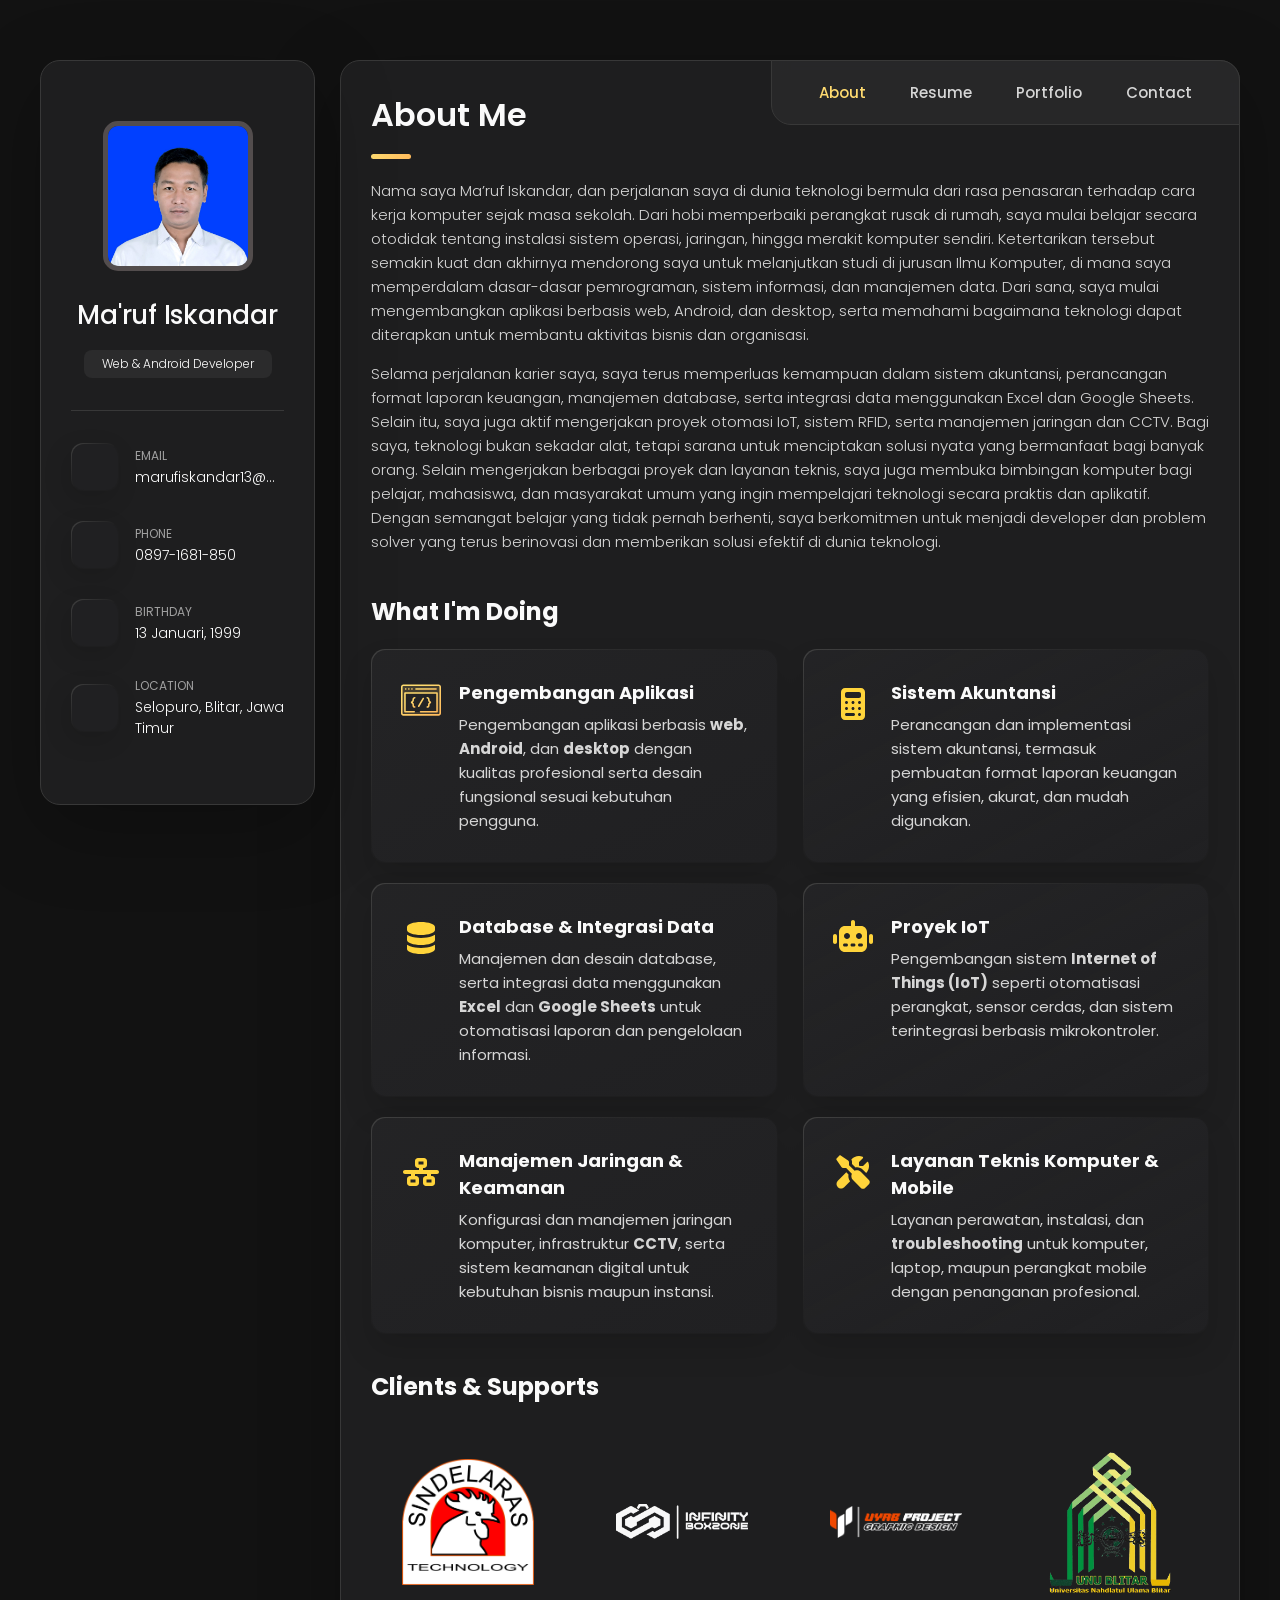
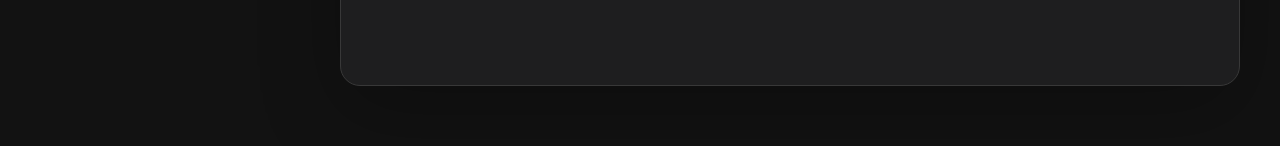
==== index.html @ df675e64 "first commit" ====
<!DOCTYPE html>
<html lang="en">
  <head>
    <meta charset="UTF-8" />
    <meta http-equiv="X-UA-Compatible" content="IE=edge" />
    <meta name="viewport" content="width=device-width, initial-scale=1.0" />
    <title>Personal Portfolio</title>

    <!--
    - favicon
  -->
    <link
      rel="shortcut icon"
      href="./assets/images/fav.png"
      type="image/x-icon"
    />

    <!--
    - custom css link
  -->
    <link rel="stylesheet" href="./assets/css/style.css" />

    <!--
    - google font link
  -->
    <link rel="preconnect" href="https://fonts.googleapis.com" />
    <link rel="preconnect" href="https://fonts.gstatic.com" crossorigin />
    <link
      href="https://fonts.googleapis.com/css2?family=Poppins:wght@300;400;500;600&display=swap"
      rel="stylesheet"
    />
  </head>

  <body>
    <!--
    - #MAIN
  -->

    <main>
      <!--
      - #SIDEBAR
    -->

      <aside class="sidebar" data-sidebar>
        <div class="sidebar-info">
          <figure class="avatar-box">
            <img
              src="./assets/images/profil.jpg"
              alt="Ma'ruf Iskandar"
              width="80"
              style="
                border-radius: 15px;
                object-fit: cover;
                border: 5px solid rgb(83, 77, 77);
              "
            />
          </figure>

          <div class="info-content">
            <h1 class="name" title="Ma'ruf Iskandar">Ma'ruf Iskandar</h1>

            <p class="title">Web & Android Developer</p>
          </div>

          <button class="info_more-btn" data-sidebar-btn>
            <span>Show Contacts</span>

            <ion-icon name="chevron-down"></ion-icon>
          </button>
        </div>

        <div class="sidebar-info_more">
          <div class="separator"></div>

          <ul class="contacts-list">
            <li class="contact-item">
              <div class="icon-box">
                <ion-icon name="mail-outline"></ion-icon>
              </div>

              <div class="contact-info">
                <p class="contact-title">Email</p>

                <a href="mailto:marufiskandar13@gmail.com" class="contact-link"
                  >marufiskandar13@gmail.com</a
                >
              </div>
            </li>

            <li class="contact-item">
              <div class="icon-box">
                <ion-icon name="phone-portrait-outline"></ion-icon>
              </div>

              <div class="contact-info">
                <p class="contact-title">Phone</p>

                <a
                  href="https://wa.me/628971681850"
                  target="_blank"
                  class="contact-link"
                  >0897-1681-850</a
                >
              </div>
            </li>

            <li class="contact-item">
              <div class="icon-box">
                <ion-icon name="calendar-outline"></ion-icon>
              </div>

              <div class="contact-info">
                <p class="contact-title">Birthday</p>

                <time datetime="1999-01-13">13 Januari, 1999</time>
              </div>
            </li>

            <li class="contact-item">
              <div class="icon-box">
                <ion-icon name="location-outline"></ion-icon>
              </div>

              <div class="contact-info">
                <p class="contact-title">Location</p>

                <address>Selopuro, Blitar, Jawa Timur</address>
              </div>
            </li>
          </ul>

          <div class="separator"></div>

          <ul class="social-list">
            <li class="social-item">
              <a
                href="https://www.facebook.com/profile.php?id=100043118242829"
                target="_blank"
                class="social-link"
              >
                <ion-icon name="logo-facebook"></ion-icon>
              </a>
            </li>

            <li class="social-item">
              <a
                href="https://twitter.com/iskhandare"
                target="_blank"
                class="social-link"
              >
                <ion-icon name="logo-twitter"></ion-icon>
              </a>
            </li>

            <li class="social-item">
              <a
                href="https://www.instagram.com/iskhand_are"
                target="_blank"
                class="social-link"
              >
                <ion-icon name="logo-instagram"></ion-icon>
              </a>
            </li>
          </ul>
        </div>
      </aside>

      <!--
      - #main-content
    -->

      <div class="main-content">
        <!--
        - #NAVBAR
      -->

        <nav class="navbar">
          <ul class="navbar-list">
            <li class="navbar-item">
              <button class="navbar-link active" data-nav-link>About</button>
            </li>

            <li class="navbar-item">
              <button class="navbar-link" data-nav-link>Resume</button>
            </li>

            <li class="navbar-item">
              <button class="navbar-link" data-nav-link>Portfolio</button>
            </li>
            <!-- 
            <li class="navbar-item">
              <button class="navbar-link" data-nav-link>Blog</button>
            </li> -->

            <li class="navbar-item">
              <button class="navbar-link" data-nav-link>Contact</button>
            </li>
          </ul>
        </nav>

        <!--
        - #ABOUT
      -->

        <article class="about active" data-page="about">
          <header>
            <h2 class="h2 article-title">About me</h2>
          </header>

          <section class="about-text">
            <p>
              Nama saya Ma’ruf Iskandar, dan perjalanan saya di dunia teknologi
              bermula dari rasa penasaran terhadap cara kerja komputer sejak
              masa sekolah. Dari hobi memperbaiki perangkat rusak di rumah, saya
              mulai belajar secara otodidak tentang instalasi sistem operasi,
              jaringan, hingga merakit komputer sendiri. Ketertarikan tersebut
              semakin kuat dan akhirnya mendorong saya untuk melanjutkan studi
              di jurusan Ilmu Komputer, di mana saya memperdalam dasar-dasar
              pemrograman, sistem informasi, dan manajemen data. Dari sana, saya
              mulai mengembangkan aplikasi berbasis web, Android, dan desktop,
              serta memahami bagaimana teknologi dapat diterapkan untuk membantu
              aktivitas bisnis dan organisasi.
            </p>

            <p>
              Selama perjalanan karier saya, saya terus memperluas kemampuan
              dalam sistem akuntansi, perancangan format laporan keuangan,
              manajemen database, serta integrasi data menggunakan Excel dan
              Google Sheets. Selain itu, saya juga aktif mengerjakan proyek
              otomasi IoT, sistem RFID, serta manajemen jaringan dan CCTV. Bagi
              saya, teknologi bukan sekadar alat, tetapi sarana untuk
              menciptakan solusi nyata yang bermanfaat bagi banyak orang. Selain
              mengerjakan berbagai proyek dan layanan teknis, saya juga membuka
              bimbingan komputer bagi pelajar, mahasiswa, dan masyarakat umum
              yang ingin mempelajari teknologi secara praktis dan aplikatif.
              Dengan semangat belajar yang tidak pernah berhenti, saya
              berkomitmen untuk menjadi developer dan problem solver yang terus
              berinovasi dan memberikan solusi efektif di dunia teknologi.
            </p>
          </section>

          <!--
          - service
        -->

          <section class="service">
            <h3 class="h3 service-title">What I'm Doing</h3>

            <ul class="service-list">
              <li class="service-item">
                <div class="service-icon-box">
                  <img
                    src="./assets/images/icon-dev.svg"
                    alt="Web app icon"
                    width="40"
                  />
                </div>
                <div class="service-content-box">
                  <h4 class="h4 service-item-title">Pengembangan Aplikasi</h4>
                  <p class="service-item-text">
                    Pengembangan aplikasi berbasis <b>web</b>, <b>Android</b>,
                    dan <b>desktop</b> dengan kualitas profesional serta desain
                    fungsional sesuai kebutuhan pengguna.
                  </p>
                </div>
              </li>

              <li class="service-item">
                <div class="service-icon-box">
                  <img
                    src="./assets/images/icon-acounting.svg"
                    alt="Accounting icon"
                    width="40"
                  />
                </div>
                <div class="service-content-box">
                  <h4 class="h4 service-item-title">Sistem Akuntansi</h4>
                  <p class="service-item-text">
                    Perancangan dan implementasi sistem akuntansi, termasuk
                    pembuatan format laporan keuangan yang efisien, akurat, dan
                    mudah digunakan.
                  </p>
                </div>
              </li>

              <li class="service-item">
                <div class="service-icon-box">
                  <img
                    src="./assets/images/icon-database.svg"
                    alt="Database icon"
                    width="40"
                  />
                </div>
                <div class="service-content-box">
                  <h4 class="h4 service-item-title">
                    Database & Integrasi Data
                  </h4>
                  <p class="service-item-text">
                    Manajemen dan desain database, serta integrasi data
                    menggunakan <b>Excel</b> dan <b>Google Sheets</b> untuk
                    otomatisasi laporan dan pengelolaan informasi.
                  </p>
                </div>
              </li>

              <li class="service-item">
                <div class="service-icon-box">
                  <img
                    src="./assets/images/icon-iot.svg"
                    alt="IoT icon"
                    width="40"
                  />
                </div>
                <div class="service-content-box">
                  <h4 class="h4 service-item-title">Proyek IoT</h4>
                  <p class="service-item-text">
                    Pengembangan sistem <b>Internet of Things (IoT)</b> seperti
                    otomatisasi perangkat, sensor cerdas, dan sistem
                    terintegrasi berbasis mikrokontroler.
                  </p>
                </div>
              </li>

              <li class="service-item">
                <div class="service-icon-box">
                  <img
                    src="./assets/images/icon-network.svg"
                    alt="Network icon"
                    width="40"
                  />
                </div>
                <div class="service-content-box">
                  <h4 class="h4 service-item-title">
                    Manajemen Jaringan & Keamanan
                  </h4>
                  <p class="service-item-text">
                    Konfigurasi dan manajemen jaringan komputer, infrastruktur
                    <b>CCTV</b>, serta sistem keamanan digital untuk kebutuhan
                    bisnis maupun instansi.
                  </p>
                </div>
              </li>

              <li class="service-item">
                <div class="service-icon-box">
                  <img
                    src="./assets/images/icon-repair.svg"
                    alt="Repair icon"
                    width="40"
                  />
                </div>
                <div class="service-content-box">
                  <h4 class="h4 service-item-title">
                    Layanan Teknis Komputer & Mobile
                  </h4>
                  <p class="service-item-text">
                    Layanan perawatan, instalasi, dan
                    <b>troubleshooting</b> untuk komputer, laptop, maupun
                    perangkat mobile dengan penanganan profesional.
                  </p>
                </div>
              </li>
            </ul>
          </section>

          <div class="modal-container" data-modal-container>
            <div class="overlay" data-overlay></div>

            <section class="testimonials-modal">
              <button class="modal-close-btn" data-modal-close-btn>
                <ion-icon name="close-outline"></ion-icon>
              </button>

              <div class="modal-img-wrapper">
                <figure class="modal-avatar-box">
                  <img
                    src="./assets/images/avatar-1.png"
                    alt="Daniel lewis"
                    width="80"
                    data-modal-img
                  />
                </figure>

                <img src="./assets/images/icon-quote.svg" alt="quote icon" />
              </div>

              <div class="modal-content">
                <h4 class="h3 modal-title" data-modal-title>Daniel lewis</h4>

                <time datetime="2021-06-14">14 June, 2021</time>

                <div data-modal-text>
                  <p>
                    Richard was hired to create a corporate identity. We were
                    very pleased with the work done. She has a lot of experience
                    and is very concerned about the needs of client. Lorem ipsum
                    dolor sit amet, ullamcous cididt consectetur adipiscing
                    elit, seds do et eiusmod tempor incididunt ut laborels
                    dolore magnarels alia.
                  </p>
                </div>
              </div>
            </section>
          </div>

          <!--
          - clients
        -->

          <section class="clients">
            <h3 class="h3 clients-title">Clients & Supports</h3>

            <ul class="clients-list has-scrollbar">
              <li class="clients-item">
                <a
                  href="https://sindelarastechnology.blogspot.com/"
                  target="_blank"
                >
                  <img src="./assets/images/cs-5.png" alt="client logo" />
                </a>
              </li>

              <li class="clients-item">
                <a
                  href="https://www.instagram.com/infitiny.boxzone/"
                  target="_blank"
                >
                  <img src="./assets/images/cs-1.png" alt="client logo" />
                </a>
              </li>

              <li class="clients-item">
                <a href="https://www.instagram.com/uyab_prjct/" target="_blank">
                  <img src="./assets/images/cs-2.png" alt="client logo" />
                </a>
              </li>

              <li class="clients-item">
                <a href="https://unublitar.ac.id/" target="_blank">
                  <img src="./assets/images/cs-4.png" alt="client logo" />
                </a>
              </li>

              <li class="clients-item">
                <a href="#" target="_blank">
                  <img src="./assets/images/cs-8.png" alt="client logo" />
                </a>
              </li>

              <li class="clients-item">
                <a href="https://ptpirgloto.com/" target="_blank">
                  <img src="./assets/images/cs-3.png" alt="client logo" />
                </a>
              </li>

              <li class="clients-item">
                <a href="#">
                  <img src="./assets/images/cs-6.png" alt="client logo" />
                </a>
              </li>
              <li class="clients-item">
                <a href="#">
                  <img src="./assets/images/cs-7.png" alt="client logo" />
                </a>
              </li>
            </ul>
          </section>
        </article>

        <!--
        - #RESUME
      -->

        <article class="resume" data-page="resume">
          <header>
            <h2 class="h2 article-title">Resume</h2>
          </header>

          <!-- EDUCATION -->
          <section class="timeline">
            <div class="title-wrapper">
              <div class="icon-box">
                <ion-icon name="book-outline"></ion-icon>
              </div>

              <h3 class="h3">Education</h3>
            </div>

            <ol class="timeline-list">
              <li class="timeline-item">
                <h4 class="h4 timeline-item-title">MI Tegalrejo</h4>
                <span>2005 — 2011</span>
                <p class="timeline-text">
                  Di MI Tegalrejo saya memulai perjalanan pendidikan dasar, di
                  mana saya belajar disiplin, kerja keras, dan dasar-dasar ilmu
                  pengetahuan. Pada masa ini pula, rasa ingin tahu terhadap
                  teknologi mulai tumbuh, meski masih sebatas mengenal komputer
                  secara sederhana.
                </p>
              </li>

              <li class="timeline-item">
                <h4 class="h4 timeline-item-title">
                  MTs Ma’arif NU Kota Blitar
                </h4>
                <span>2011 — 2014</span>
                <p class="timeline-text">
                  Selama menempuh pendidikan di MTs Ma’arif NU Kota Blitar, saya
                  mulai aktif mengeksplorasi dunia komputer lebih jauh.
                  Pengalaman ini memperkuat minat saya terhadap bidang teknologi
                  dan logika berpikir sistematis yang kemudian menjadi dasar
                  penting dalam perjalanan karier saya di bidang IT.
                </p>
              </li>

              <li class="timeline-item">
                <h4 class="h4 timeline-item-title">
                  MA Ma’arif NU Kota Blitar
                </h4>
                <span>2014 — 2017</span>
                <p class="timeline-text">
                  Di tingkat MA, saya mulai terlibat dalam kegiatan yang
                  berkaitan dengan teknologi dan organisasi. Saya semakin yakin
                  untuk melanjutkan pendidikan ke jenjang yang lebih tinggi
                  dengan fokus pada bidang komputer dan pengembangan sistem
                  informasi.
                </p>
              </li>

              <li class="timeline-item">
                <h4 class="h4 timeline-item-title">
                  Universitas Nahdlatul Ulama' Blitar — Ilmu Komputer
                </h4>
                <span>2020 — 2024</span>
                <p class="timeline-text">
                  Di Universitas Nahdlatul Ulama' Blitar, saya mendalami
                  berbagai cabang ilmu komputer, mulai dari pemrograman,
                  pengembangan aplikasi, basis data, jaringan, hingga sistem
                  cerdas. Masa kuliah menjadi tonggak penting dalam mengasah
                  kemampuan saya sebagai developer dan membentuk cara berpikir
                  yang analitis serta solutif terhadap masalah teknologi.
                </p>
              </li>

              <li class="timeline-item">
                <h4 class="h4 timeline-item-title">Freelance IT Developer</h4>
                <span>2024 — Sekarang</span>
                <p class="timeline-text">
                  Setelah menyelesaikan studi, saya aktif berkarier sebagai
                  freelance IT developer. Saya mengerjakan berbagai proyek
                  seperti pengembangan aplikasi web, Android, dan desktop,
                  perancangan sistem akuntansi, database, proyek IoT, manajemen
                  jaringan dan CCTV, serta layanan servis perangkat komputer dan
                  mobile. Selain itu, saya juga membuka bimbingan komputer bagi
                  masyarakat yang ingin belajar teknologi secara praktis dan
                  aplikatif.
                </p>
              </li>
            </ol>
          </section>

          <!-- EXPERIENCE -->
          <section class="timeline">
            <div class="title-wrapper">
              <div class="icon-box">
                <ion-icon name="briefcase-outline"></ion-icon>
              </div>
              <h3 class="h3">Experience</h3>
            </div>

            <ol class="timeline-list">
              <li class="timeline-item">
                <h4 class="h4 timeline-item-title">
                  Operator Produksi — PT. Integra Indocabinet
                </h4>
                <span>2018 – 2019</span>
                <p class="timeline-text">
                  Bekerja di bidang manufaktur mebel sebagai operator produksi,
                  bertanggung jawab terhadap kualitas hasil dan efisiensi proses
                  kerja. Pengalaman ini memberikan pemahaman mendalam tentang
                  sistem kerja industri dan pentingnya efisiensi proses yang
                  kini menjadi dasar saya dalam merancang sistem otomasi dan
                  manajemen data di bidang IT.
                </p>
              </li>

              <li class="timeline-item">
                <h4 class="h4 timeline-item-title">
                  IT Staff — PT. Piramid Global Tobacco
                </h4>
                <span>2024 – 2025</span>
                <p class="timeline-text">
                  Bertanggung jawab dalam pengembangan dan pemeliharaan sistem
                  internal perusahaan, termasuk sistem manajemen produksi dan
                  pelaporan keuangan. Selain itu, melakukan integrasi data
                  antara sistem lokal dengan Google Sheets untuk pelacakan stok,
                  penjualan, dan kinerja karyawan. Juga terlibat dalam analisis
                  kebutuhan dan optimalisasi infrastruktur IT perusahaan.
                </p>
              </li>

              <li class="timeline-item">
                <h4 class="h4 timeline-item-title">
                  Full-Stack Developer & System Analyst
                </h4>
                <span>2020 – Sekarang</span>
                <p class="timeline-text">
                  Mengembangkan berbagai sistem aplikasi untuk kebutuhan
                  perusahaan dan individu, termasuk sistem akuntansi, manajemen
                  keuangan, aplikasi sales berbasis Android, serta dashboard
                  otomatis dengan Google Sheets. Berperan dalam analisis
                  kebutuhan, perancangan database, API integrasi, serta
                  pengujian dan deployment sistem.
                </p>
              </li>

              <li class="timeline-item">
                <h4 class="h4 timeline-item-title">
                  IoT & Embedded System Developer
                </h4>
                <span>2019 – Sekarang</span>
                <p class="timeline-text">
                  Merancang dan membangun berbagai proyek
                  <b>Internet of Things (IoT)</b> seperti jemuran otomatis
                  berbasis sensor cahaya dan air, sistem RFID laundry rumah
                  sakit, serta kamera pintar dengan ESP32-CAM. Fokus pada
                  integrasi perangkat keras, pemrograman mikrokontroler (Arduino
                  & ESP32), dan konektivitas data berbasis LAN.
                </p>
              </li>

              <li class="timeline-item">
                <h4 class="h4 timeline-item-title">
                  Teknisi Komputer & Jaringan
                </h4>
                <span>2016 – Sekarang</span>
                <p class="timeline-text">
                  Menangani instalasi, perawatan, dan troubleshooting perangkat
                  komputer, laptop, dan smartphone. Selain itu juga mengelola
                  konfigurasi jaringan, pemasangan CCTV, serta perbaikan sistem
                  keamanan perangkat di berbagai lingkungan kerja.
                </p>
              </li>

              <li class="timeline-item">
                <h4 class="h4 timeline-item-title">
                  Instruktur & Pembimbing Komputer
                </h4>
                <span>2021 – Sekarang</span>
                <p class="timeline-text">
                  Memberikan bimbingan dan pelatihan komputer untuk pelajar,
                  mahasiswa, dan masyarakat umum dalam bidang pemrograman,
                  desain sistem, penggunaan Microsoft Office, dan pemanfaatan
                  teknologi digital secara produktif.
                </p>
              </li>
            </ol>
          </section>

          <!-- SKILLS -->
          <section class="skill">
            <h3 class="h3 skills-title">My Skills</h3>

            <ul class="skills-list content-card">
              <li class="skills-item">
                <div class="title-wrapper">
                  <h5 class="h5">Web & App Development</h5>
                  <data value="90">90%</data>
                </div>
                <div class="skill-progress-bg">
                  <div class="skill-progress-fill" style="width: 90%"></div>
                </div>
              </li>

              <li class="skills-item">
                <div class="title-wrapper">
                  <h5 class="h5">Database & System Design</h5>
                  <data value="85">85%</data>
                </div>
                <div class="skill-progress-bg">
                  <div class="skill-progress-fill" style="width: 85%"></div>
                </div>
              </li>

              <li class="skills-item">
                <div class="title-wrapper">
                  <h5 class="h5">Accounting System & Automation</h5>
                  <data value="85">85%</data>
                </div>
                <div class="skill-progress-bg">
                  <div class="skill-progress-fill" style="width: 85%"></div>
                </div>
              </li>

              <li class="skills-item">
                <div class="title-wrapper">
                  <h5 class="h5">IoT & Embedded Systems</h5>
                  <data value="80">80%</data>
                </div>
                <div class="skill-progress-bg">
                  <div class="skill-progress-fill" style="width: 80%"></div>
                </div>
              </li>

              <li class="skills-item">
                <div class="title-wrapper">
                  <h5 class="h5">Networking & CCTV Management</h5>
                  <data value="75">75%</data>
                </div>
                <div class="skill-progress-bg">
                  <div class="skill-progress-fill" style="width: 75%"></div>
                </div>
              </li>

              <li class="skills-item">
                <div class="title-wrapper">
                  <h5 class="h5">Microsoft Office & Data Processing</h5>
                  <data value="95">95%</data>
                </div>
                <div class="skill-progress-bg">
                  <div class="skill-progress-fill" style="width: 95%"></div>
                </div>
              </li>

              <li class="skills-item">
                <div class="title-wrapper">
                  <h5 class="h5">Excel & Google Sheets Automation</h5>
                  <data value="90">90%</data>
                </div>
                <div class="skill-progress-bg">
                  <div class="skill-progress-fill" style="width: 90%"></div>
                </div>
              </li>

              <li class="skills-item">
                <div class="title-wrapper">
                  <h5 class="h5">Computer & Mobile Maintenance</h5>
                  <data value="90">90%</data>
                </div>
                <div class="skill-progress-bg">
                  <div class="skill-progress-fill" style="width: 90%"></div>
                </div>
              </li>
            </ul>
          </section>
        </article>

        <!--
        - #PORTFOLIO
      -->

        <article class="portfolio" data-page="portfolio">
          <header>
            <h2 class="h2 article-title">Portfolio</h2>
          </header>

          <section class="projects">
            <!-- KATEGORI FILTER -->
            <ul class="filter-list">
              <li class="filter-item">
                <button class="active" data-filter-btn>All</button>
              </li>

              <li class="filter-item">
                <button data-filter-btn>Google Sheets Design</button>
              </li>

              <li class="filter-item">
                <button data-filter-btn>Applications</button>
              </li>

              <li class="filter-item">
                <button data-filter-btn>Web Development</button>
              </li>
            </ul>

            <!-- DROPDOWN KATEGORI (MOBILE VIEW) -->
            <div class="filter-select-box">
              <button class="filter-select" data-select>
                <div class="select-value" data-selecct-value>
                  Select category
                </div>

                <div class="select-icon">
                  <ion-icon name="chevron-down"></ion-icon>
                </div>
              </button>

              <ul class="select-list">
                <li class="select-item">
                  <button data-select-item>All</button>
                </li>

                <li class="select-item">
                  <button data-select-item>Google Sheets Design</button>
                </li>

                <li class="select-item">
                  <button data-select-item>Applications</button>
                </li>

                <li class="select-item">
                  <button data-select-item>Web Development</button>
                </li>
              </ul>
            </div>

            <!-- DAFTAR PROJECT -->
            <ul class="project-list">
              <!-- GOOGLE SHEETS DESIGN -->
              <li
                class="project-item active"
                data-filter-item
                data-category="google sheets design"
              >
                <a href="#">
                  <figure class="project-img">
                    <div class="project-item-icon-box">
                      <ion-icon name="eye-outline"></ion-icon>
                    </div>
                    <img
                      src="./assets/images/GS-1.png"
                      alt="Google Sheets Dashboard"
                      loading="lazy"
                    />
                  </figure>
                  <h3 class="project-title">Desain Rekap Keuangan</h3>
                  <p class="project-category">Google Sheets Design</p>
                </a>
              </li>
              <li
                class="project-item active"
                data-filter-item
                data-category="google sheets design"
              >
                <a href="#">
                  <figure class="project-img">
                    <div class="project-item-icon-box">
                      <ion-icon name="eye-outline"></ion-icon>
                    </div>
                    <img
                      src="./assets/images/GS-2.png"
                      alt="Google Sheets Dashboard"
                      loading="lazy"
                    />
                  </figure>
                  <h3 class="project-title">Desain Invoice</h3>
                  <p class="project-category">Google Sheets Design</p>
                </a>
              </li>
              <li
                class="project-item active"
                data-filter-item
                data-category="google sheets design"
              >
                <a href="#">
                  <figure class="project-img">
                    <div class="project-item-icon-box">
                      <ion-icon name="eye-outline"></ion-icon>
                    </div>
                    <img
                      src="./assets/images/GS-3.png"
                      alt="Google Sheets Dashboard"
                      loading="lazy"
                    />
                  </figure>
                  <h3 class="project-title">Desain Dashboard Sales</h3>
                  <p class="project-category">Google Sheets Design</p>
                </a>
              </li>

              <!-- APPLICATIONS -->
              <li
                class="project-item active"
                data-filter-item
                data-category="applications"
              >
                <a href="#">
                  <figure class="project-img">
                    <div class="project-item-icon-box">
                      <ion-icon name="eye-outline"></ion-icon>
                    </div>
                    <img
                      src="./assets/images/APP-1.png"
                      alt="Task Manager App"
                      loading="lazy"
                    />
                  </figure>
                  <h3 class="project-title">Aplikasi Cek Frasa Otomatis</h3>
                  <p class="project-category">Applications</p>
                </a>
              </li>
              <li
                class="project-item active"
                data-filter-item
                data-category="applications"
              >
                <a href="#">
                  <figure class="project-img">
                    <div class="project-item-icon-box">
                      <ion-icon name="eye-outline"></ion-icon>
                    </div>
                    <img
                      src="./assets/images/APP-2.jpg"
                      alt="Task Manager App"
                      loading="lazy"
                    />
                  </figure>
                  <h3 class="project-title">Aplikasi Simpan Alamat</h3>
                  <p class="project-category">Applications</p>
                </a>
              </li>
              <li
                class="project-item active"
                data-filter-item
                data-category="applications"
              >
                <a href="#">
                  <figure class="project-img">
                    <div class="project-item-icon-box">
                      <ion-icon name="eye-outline"></ion-icon>
                    </div>
                    <img
                      src="./assets/images/APP-3.jpg"
                      alt="Task Manager App"
                      loading="lazy"
                    />
                  </figure>
                  <h3 class="project-title">Aplikasi Pencatatan Keuangan</h3>
                  <p class="project-category">Applications</p>
                </a>
              </li>
              <li
                class="project-item active"
                data-filter-item
                data-category="applications"
              >
                <a href="#">
                  <figure class="project-img">
                    <div class="project-item-icon-box">
                      <ion-icon name="eye-outline"></ion-icon>
                    </div>
                    <img
                      src="./assets/images/APP-4.jpg"
                      alt="Task Manager App"
                      loading="lazy"
                    />
                  </figure>
                  <h3 class="project-title">Aplikasi Input Data Sales</h3>
                  <p class="project-category">Applications</p>
                </a>
              </li>
              <li
                class="project-item active"
                data-filter-item
                data-category="applications"
              >
                <a href="#">
                  <figure class="project-img">
                    <div class="project-item-icon-box">
                      <ion-icon name="eye-outline"></ion-icon>
                    </div>
                    <img
                      src="./assets/images/APP-5.png"
                      alt="Task Manager App"
                      loading="lazy"
                    />
                  </figure>
                  <h3 class="project-title">
                    Aplikasi Deteksi Linen Rumah Sakit
                  </h3>

                  <p class="project-category">Applications</p>
                </a>
              </li>
              <li
                class="project-item active"
                data-filter-item
                data-category="applications"
              >
                <a href="#">
                  <figure class="project-img">
                    <div class="project-item-icon-box">
                      <ion-icon name="eye-outline"></ion-icon>
                    </div>
                    <img
                      src="./assets/images/APP-6.png"
                      alt="Task Manager App"
                      loading="lazy"
                    />
                  </figure>
                  <h3 class="project-title">Custom Generate QRCode Otomatis</h3>
                  <p class="project-category">Applications</p>
                </a>
              </li>

              <!-- WEB DEVELOPMENT -->
              <li
                class="project-item active"
                data-filter-item
                data-category="web development"
              >
                <a href="#">
                  <figure class="project-img">
                    <div class="project-item-icon-box">
                      <ion-icon name="eye-outline"></ion-icon>
                    </div>
                    <img
                      src="./assets/images/web-1.png"
                      alt="Company Website"
                      loading="lazy"
                    />
                  </figure>
                  <h3 class="project-title">Queen Brows Beauty</h3>
                  <p class="project-category">Web Development</p>
                </a>
              </li>
              <li
                class="project-item active"
                data-filter-item
                data-category="web development"
              >
                <a href="#">
                  <figure class="project-img">
                    <div class="project-item-icon-box">
                      <ion-icon name="eye-outline"></ion-icon>
                    </div>
                    <img
                      src="./assets/images/web-2.png"
                      alt="Company Website"
                      loading="lazy"
                    />
                  </figure>
                  <h3 class="project-title">Desa Genengan</h3>
                  <p class="project-category">Web Development</p>
                </a>
              </li>
              <li
                class="project-item active"
                data-filter-item
                data-category="web development"
              >
                <a href="#">
                  <figure class="project-img">
                    <div class="project-item-icon-box">
                      <ion-icon name="eye-outline"></ion-icon>
                    </div>
                    <img
                      src="./assets/images/web-3.png"
                      alt="Company Website"
                      loading="lazy"
                    />
                  </figure>
                  <h3 class="project-title">LKP SMART</h3>
                  <p class="project-category">Web Development</p>
                </a>
              </li>
              <li
                class="project-item active"
                data-filter-item
                data-category="web development"
              >
                <a href="#">
                  <figure class="project-img">
                    <div class="project-item-icon-box">
                      <ion-icon name="eye-outline"></ion-icon>
                    </div>
                    <img
                      src="./assets/images/web-4.png"
                      alt="Company Website"
                      loading="lazy"
                    />
                  </figure>
                  <h3 class="project-title">PT. Piramid Global Tobacco</h3>
                  <p class="project-category">Web Development</p>
                </a>
              </li>
            </ul>
          </section>
          <!-- POPUP DETAIL PROJECT -->
          <div class="project-popup" id="projectPopup">
            <div class="project-popup-content">
              <button class="popup-close" id="popupClose">
                <ion-icon name="close-outline"></ion-icon>
              </button>
              <div class="popup-image-box">
                <img id="popupImage" src="" alt="Project Image" />
              </div>
              <div class="popup-info">
                <h3 id="popupTitle">Project Title</h3>
                <p id="popupCategory" class="popup-category">Category</p>
                <p id="popupDescription">
                  Detailed description about the project will appear here.
                </p>

                <div class="popup-tech">
                  <h4>Tech Stack:</h4>
                  <ul id="popupTechList" class="tech-list"></ul>
                </div>
              </div>
            </div>
          </div>
        </article>

        <!--
        - #CONTACT
      -->

        <article class="contact" data-page="contact">
          <header>
            <h2 class="h2 article-title">Contact</h2>
          </header>

          <section class="mapbox" data-mapbox>
            <figure>
              <iframe
                src="https://www.google.com/maps?q=-8.1099899, 112.3218928&z=17&t=k&hl=id&output=embed&markers=color:blue%7C-8.1100369,112.3218879"
                allowfullscreen
                loading="lazy"
              ></iframe>
            </figure>
          </section>

          <section class="contact-form">
            <h3 class="h3 form-title">Contact Form</h3>

            <form id="contact-form" class="form">
              <div class="input-wrapper">
                <input
                  type="text"
                  name="fullname"
                  class="form-input"
                  placeholder="Full name"
                  required
                  data-form-input
                />

                <input
                  type="email"
                  name="email"
                  class="form-input"
                  placeholder="Email address"
                  required
                  data-form-input
                />
              </div>

              <textarea
                name="message"
                class="form-input"
                placeholder="Your Message"
                required
                data-form-input
              ></textarea>

              <button class="form-btn" type="submit" data-form-btn>
                <ion-icon name="paper-plane"></ion-icon>
                <span>Kirim Pesan</span>
              </button>
              <div id="form-status" class="form-status"></div>
            </form>
          </section>
        </article>
      </div>
    </main>

    <!-- Adds -->
    <script
      async
      src="https://pagead2.googlesyndication.com/pagead/js/adsbygoogle.js?client=ca-pub-5690132844675182"
      crossorigin="anonymous"
    ></script>
    <!--
    - custom js link
  -->
    <script src="./assets/js/script.js"></script>

    <!--
    - ionicon link
  -->
    <script
      type="module"
      src="https://unpkg.com/ionicons@5.5.2/dist/ionicons/ionicons.esm.js"
    ></script>
    <script
      nomodule
      src="https://unpkg.com/ionicons@5.5.2/dist/ionicons/ionicons.js"
    ></script>

    <script>
      const projectItems = document.querySelectorAll(".project-item");
      const popup = document.getElementById("projectPopup");
      const popupImage = document.getElementById("popupImage");
      const popupTitle = document.getElementById("popupTitle");
      const popupCategory = document.getElementById("popupCategory");
      const popupDescription = document.getElementById("popupDescription");
      const popupTechList = document.getElementById("popupTechList");
      const popupClose = document.getElementById("popupClose");

      const projectDetails = {
        // === GOOGLE SHEETS DESIGN ===
        "Desain Rekap Keuangan": {
          desc: "Template Google Sheets profesional untuk merekap seluruh transaksi keuangan harian, mingguan, dan bulanan. Dilengkapi rumus otomatis, validasi data, serta grafik interaktif untuk memantau arus kas dan profit.",
          tech: [
            "Google Sheets",
            "Apps Script",
            "Data Validation",
            "Chart Integration",
          ],
        },
        "Desain Invoice": {
          desc: "Desain sistem invoice otomatis di Google Sheets yang terintegrasi dengan database pelanggan. Memiliki fitur auto-number, perhitungan otomatis, dan konversi ke PDF siap cetak.",
          tech: ["Google Sheets", "Apps Script", "PDF Generator", "Formulas"],
        },
        "Desain Dashboard Sales": {
          desc: "Dashboard interaktif untuk memantau performa penjualan harian hingga tahunan dengan Query, IMPORTRANGE, dan fungsi dinamis untuk efisiensi data real-time.",
          tech: ["Google Sheets", "Apps Script", "Charts", "Query Function"],
        },

        // === APPLICATIONS ===
        "Aplikasi Cek Frasa Otomatis": {
          desc: "Aplikasi desktop berbasis Python untuk memeriksa frasa tertentu dari file teks atau database secara otomatis, mempercepat proses validasi dokumen.",
          tech: ["Python", "PySide6", "Regex", "SQLite"],
        },
        "Aplikasi Simpan Alamat": {
          desc: "Aplikasi untuk menyimpan dan mencari data alamat pelanggan. Dilengkapi pencarian cepat, ekspor CSV, dan penyimpanan lokal.",
          tech: ["Python", "SQLite", "Qt Framework"],
        },
        "Aplikasi Pencatatan Keuangan": {
          desc: "Aplikasi desktop Java untuk mencatat pemasukan dan pengeluaran harian dengan laporan otomatis dan ekspor Excel.",
          tech: ["Java", "JavaFX", "SQLite", "Apache POI"],
        },
        "Aplikasi Input Data Sales": {
          desc: "Aplikasi Android untuk input stok dan penjualan oleh sales di lapangan, terhubung otomatis ke Google Sheets.",
          tech: ["Android Studio", "Java", "Google Sheets API"],
        },
        "Aplikasi Deteksi Linen Rumah Sakit": {
          desc: "Sistem IoT RFID untuk mendeteksi pakaian laundry rumah sakit, menggunakan dua reader ESP32 dan integrasi LAN ke Google Sheets.",
          tech: [
            "ESP32",
            "RFID",
            "LAN (W5500)",
            "Google Sheets API",
            "Arduino",
          ],
        },
        "Custom Generate QRCode Otomatis": {
          desc: "Aplikasi Python untuk menghasilkan QR Code massal dari data Excel lengkap dengan label dan penyimpanan otomatis.",
          tech: ["Python", "qrcode", "Pillow", "Excel Integration"],
        },

        // === WEB DEVELOPMENT ===
        "Queen Brows Beauty": {
          desc: "Website salon kecantikan dengan sistem booking online, menampilkan layanan dan portofolio hasil kerja dengan desain elegan.",
          tech: ["HTML", "CSS", "JavaScript", "Astra Theme", "WordPress"],
        },
        "Desa Genengan": {
          desc: "Website profil desa dengan berita, informasi publik, dan potensi wilayah. Dilengkapi panel admin untuk kelola konten.",
          tech: ["HTML", "PHP", "MySQL", "Bootstrap"],
        },
        "LKP SMART": {
          desc: "Website lembaga kursus komputer dengan pendaftaran online dan database peserta. Menyediakan sertifikat digital otomatis.",
          tech: ["PHP", "MySQL", "Bootstrap", "jQuery"],
        },
        "PT. Piramid Global Tobacco": {
          desc: "Sistem web internal untuk manajemen produksi dan stok rokok, dengan dashboard laporan dan login multiuser.",
          tech: ["Laravel", "MySQL", "jQuery", "Bootstrap"],
        },
      };

      projectItems.forEach((item) => {
        item.addEventListener("click", (e) => {
          e.preventDefault();
          const title = item.querySelector(".project-title").textContent.trim();
          const category = item.querySelector(".project-category").textContent;
          const imageSrc = item.querySelector("img").src;
          const details =
            projectDetails[title] ||
            projectDetails[title.toLowerCase()] ||
            projectDetails[title.replace(/\s+/g, " ").trim()];

          popupImage.src = imageSrc;
          popupTitle.textContent = title;
          popupCategory.textContent = category;
          popupDescription.textContent =
            details?.desc || "Deskripsi proyek belum ditambahkan.";
          popupTechList.innerHTML = "";

          if (details?.tech) {
            details.tech.forEach((t) => {
              const li = document.createElement("li");
              li.textContent = t;
              popupTechList.appendChild(li);
            });
          }

          popup.classList.add("active");
        });
      });

      popupClose.addEventListener("click", () =>
        popup.classList.remove("active")
      );
      popup.addEventListener("click", (e) => {
        if (e.target === popup) popup.classList.remove("active");
      });
    </script>
  </body>
</html>
---- assets/css/style.css ----
/*-----------------------------------*\
  #style.css
\*-----------------------------------*/

/**
 * copyright 2022 @codewithsadee
 */

/*-----------------------------------*\
  #CUSTOM PROPERTY
\*-----------------------------------*/

:root {
  /**
   * colors
   */

  /* gradient */

  --bg-gradient-onyx: linear-gradient(
    to bottom right,
    hsl(240, 1%, 25%) 3%,
    hsl(0, 0%, 19%) 97%
  );
  --bg-gradient-jet: linear-gradient(
      to bottom right,
      hsla(240, 1%, 18%, 0.251) 0%,
      hsla(240, 2%, 11%, 0) 100%
    ),
    hsl(240, 2%, 13%);
  --bg-gradient-yellow-1: linear-gradient(
    to bottom right,
    hsl(45, 100%, 71%) 0%,
    hsla(36, 100%, 69%, 0) 50%
  );
  --bg-gradient-yellow-2: linear-gradient(
      135deg,
      hsla(45, 100%, 71%, 0.251) 0%,
      hsla(35, 100%, 68%, 0) 59.86%
    ),
    hsl(240, 2%, 13%);
  --border-gradient-onyx: linear-gradient(
    to bottom right,
    hsl(0, 0%, 25%) 0%,
    hsla(0, 0%, 25%, 0) 50%
  );
  --text-gradient-yellow: linear-gradient(
    to right,
    hsl(45, 100%, 72%),
    hsl(35, 100%, 68%)
  );

  /* solid */

  --jet: hsl(0, 0%, 22%);
  --onyx: hsl(240, 1%, 17%);
  --eerie-black-1: hsl(240, 2%, 13%);
  --eerie-black-2: hsl(240, 2%, 12%);
  --smoky-black: hsl(0, 0%, 7%);
  --white-1: hsl(0, 0%, 100%);
  --white-2: hsl(0, 0%, 98%);
  --orange-yellow-crayola: hsl(45, 100%, 72%);
  --vegas-gold: hsl(45, 54%, 58%);
  --light-gray: hsl(0, 0%, 84%);
  --light-gray-70: hsla(0, 0%, 84%, 0.7);
  --bittersweet-shimmer: hsl(0, 43%, 51%);

  /**
   * typography
   */

  /* font-family */
  --ff-poppins: "Poppins", sans-serif;

  /* font-size */
  --fs-1: 24px;
  --fs-2: 18px;
  --fs-3: 17px;
  --fs-4: 16px;
  --fs-5: 15px;
  --fs-6: 14px;
  --fs-7: 13px;
  --fs-8: 11px;

  /* font-weight */
  --fw-300: 300;
  --fw-400: 400;
  --fw-500: 500;
  --fw-600: 600;

  /**
   * shadow
   */

  --shadow-1: -4px 8px 24px hsla(0, 0%, 0%, 0.25);
  --shadow-2: 0 16px 30px hsla(0, 0%, 0%, 0.25);
  --shadow-3: 0 16px 40px hsla(0, 0%, 0%, 0.25);
  --shadow-4: 0 25px 50px hsla(0, 0%, 0%, 0.15);
  --shadow-5: 0 24px 80px hsla(0, 0%, 0%, 0.25);

  /**
   * transition
   */

  --transition-1: 0.25s ease;
  --transition-2: 0.5s ease-in-out;
}

/*-----------------------------------*\
  #RESET
\*-----------------------------------*/

*,
*::before,
*::after {
  margin: 0;
  padding: 0;
  box-sizing: border-box;
}

a {
  text-decoration: none;
}

li {
  list-style: none;
}

img,
ion-icon,
a,
button,
time,
span {
  display: block;
}

button {
  font: inherit;
  background: none;
  border: none;
  text-align: left;
  cursor: pointer;
}

input,
textarea {
  display: block;
  width: 100%;
  background: none;
  font: inherit;
}

::selection {
  background: var(--orange-yellow-crayola);
  color: var(--smoky-black);
}

:focus {
  outline-color: var(--orange-yellow-crayola);
}

html {
  font-family: var(--ff-poppins);
}

body {
  background: var(--smoky-black);
}

/*-----------------------------------*\
  #REUSED STYLE
\*-----------------------------------*/

.sidebar,
article {
  background: var(--eerie-black-2);
  border: 1px solid var(--jet);
  border-radius: 20px;
  padding: 15px;
  box-shadow: var(--shadow-1);
  z-index: 1;
}

.separator {
  width: 100%;
  height: 1px;
  background: var(--jet);
  margin: 16px 0;
}

.icon-box {
  position: relative;
  background: var(--border-gradient-onyx);
  width: 30px;
  height: 30px;
  border-radius: 8px;
  display: flex;
  justify-content: center;
  align-items: center;
  font-size: 16px;
  color: var(--orange-yellow-crayola);
  box-shadow: var(--shadow-1);
  z-index: 1;
}

.icon-box::before {
  content: "";
  position: absolute;
  inset: 1px;
  background: var(--eerie-black-1);
  border-radius: inherit;
  z-index: -1;
}

.icon-box ion-icon {
  --ionicon-stroke-width: 35px;
}

article {
  display: none;
}

article.active {
  display: block;
  animation: fade 0.5s ease backwards;
}

@keyframes fade {
  0% {
    opacity: 0;
  }
  100% {
    opacity: 1;
  }
}

.h2,
.h3,
.h4,
.h5 {
  color: var(--white-2);
  text-transform: capitalize;
}

.h2 {
  font-size: var(--fs-1);
}

.h3 {
  font-size: var(--fs-2);
}

.h4 {
  font-size: var(--fs-4);
}

.h5 {
  font-size: var(--fs-7);
  font-weight: var(--fw-500);
}

.article-title {
  position: relative;
  padding-bottom: 7px;
}

.article-title::after {
  content: "";
  position: absolute;
  bottom: 0;
  left: 0;
  width: 30px;
  height: 3px;
  background: var(--text-gradient-yellow);
  border-radius: 3px;
}

.has-scrollbar::-webkit-scrollbar {
  width: 5px; /* for vertical scrollbar */
  height: 5px; /* for horizontal scrollbar */
}

.has-scrollbar::-webkit-scrollbar-track {
  background: var(--onyx);
  border-radius: 5px;
}

.has-scrollbar::-webkit-scrollbar-thumb {
  background: var(--orange-yellow-crayola);
  border-radius: 5px;
}

.has-scrollbar::-webkit-scrollbar-button {
  width: 20px;
}

.content-card {
  position: relative;
  background: var(--border-gradient-onyx);
  padding: 15px;
  padding-top: 45px;
  border-radius: 14px;
  box-shadow: var(--shadow-2);
  cursor: pointer;
  z-index: 1;
}

.content-card::before {
  content: "";
  position: absolute;
  inset: 1px;
  background: var(--bg-gradient-jet);
  border-radius: inherit;
  z-index: -1;
}

/*-----------------------------------*\
  #MAIN
\*-----------------------------------*/

main {
  margin: 15px 12px;
  margin-bottom: 75px;
  min-width: 259px;
}

/*-----------------------------------*\
  #SIDEBAR
\*-----------------------------------*/

.sidebar {
  margin-bottom: 15px;
  max-height: 112px;
  overflow: hidden;
  transition: var(--transition-2);
}

.sidebar.active {
  max-height: 405px;
}

.sidebar-info {
  position: relative;
  display: flex;
  justify-content: flex-start;
  align-items: center;
  gap: 15px;
}

.avatar-box {
  background: var(--bg-gradient-onyx);
  border-radius: 20px;
}

.info-content .name {
  color: var(--white-2);
  font-size: var(--fs-3);
  font-weight: var(--fw-500);
  letter-spacing: -0.25px;
  margin-bottom: 10px;
}

.info-content .title {
  color: var(--white-1);
  background: var(--onyx);
  font-size: var(--fs-8);
  font-weight: var(--fw-300);
  width: max-content;
  padding: 3px 12px;
  border-radius: 8px;
}

.info_more-btn {
  position: absolute;
  top: -15px;
  right: -15px;
  border-radius: 0 15px;
  font-size: 13px;
  color: var(--orange-yellow-crayola);
  background: var(--border-gradient-onyx);
  padding: 10px;
  box-shadow: var(--shadow-2);
  transition: var(--transition-1);
  z-index: 1;
}

.info_more-btn::before {
  content: "";
  position: absolute;
  inset: 1px;
  border-radius: inherit;
  background: var(--bg-gradient-jet);
  transition: var(--transition-1);
  z-index: -1;
}

.info_more-btn:hover,
.info_more-btn:focus {
  background: var(--bg-gradient-yellow-1);
}

.info_more-btn:hover::before,
.info_more-btn:focus::before {
  background: var(--bg-gradient-yellow-2);
}

.info_more-btn span {
  display: none;
}

.sidebar-info_more {
  opacity: 0;
  visibility: hidden;
  transition: var(--transition-2);
}

.sidebar.active .sidebar-info_more {
  opacity: 1;
  visibility: visible;
}

.contacts-list {
  display: grid;
  grid-template-columns: 1fr;
  gap: 16px;
}

.contact-item {
  min-width: 100%;
  display: flex;
  align-items: center;
  gap: 16px;
}

.contact-info {
  max-width: calc(100% - 46px);
  width: calc(100% - 46px);
}

.contact-title {
  color: var(--light-gray-70);
  font-size: var(--fs-8);
  text-transform: uppercase;
  margin-bottom: 2px;
}

.contact-info :is(.contact-link, time, address) {
  color: var(--white-2);
  font-size: var(--fs-7);
}

.contact-info address {
  font-style: normal;
}

.social-list {
  display: flex;
  justify-content: flex-start;
  align-items: center;
  gap: 15px;
  padding-bottom: 4px;
  padding-left: 7px;
}

.social-item .social-link {
  color: var(--light-gray-70);
  font-size: 18px;
}

.social-item .social-link:hover {
  color: var(--light-gray);
}

/*-----------------------------------*\
  #NAVBAR
\*-----------------------------------*/

.navbar {
  position: fixed;
  bottom: 0;
  left: 0;
  width: 100%;
  background: hsla(240, 1%, 17%, 0.75);
  backdrop-filter: blur(10px);
  border: 1px solid var(--jet);
  border-radius: 12px 12px 0 0;
  box-shadow: var(--shadow-2);
  z-index: 5;
}

.navbar-list {
  display: flex;
  flex-wrap: wrap;
  justify-content: center;
  align-items: center;
  padding: 0 10px;
}

.navbar-link {
  color: var(--light-gray);
  font-size: var(--fs-8);
  padding: 20px 7px;
  transition: color var(--transition-1);
}

.navbar-link:hover,
.navbar-link:focus {
  color: var(--light-gray-70);
}

.navbar-link.active {
  color: var(--orange-yellow-crayola);
}

/*-----------------------------------*\
  #ABOUT
\*-----------------------------------*/

.about .article-title {
  margin-bottom: 15px;
}

.about-text {
  color: var(--light-gray);
  font-size: var(--fs-6);
  font-weight: var(--fw-300);
  line-height: 1.6;
}

.about-text p {
  margin-bottom: 15px;
}

/**
 * #service 
 */

.service {
  margin-bottom: 35px;
}

.service-title {
  margin-bottom: 20px;
}

.service-list {
  display: grid;
  grid-template-columns: 1fr;
  gap: 20px;
}

.service-item {
  position: relative;
  background: var(--border-gradient-onyx);
  padding: 20px;
  border-radius: 14px;
  box-shadow: var(--shadow-2);
  z-index: 1;
}

.service-item::before {
  content: "";
  position: absolute;
  inset: 1px;
  background: var(--bg-gradient-jet);
  border-radius: inherit;
  z-index: -1;
}

.service-icon-box {
  margin-bottom: 10px;
}

.service-icon-box img {
  margin: auto;
}

.service-content-box {
  text-align: center;
}

.service-item-title {
  margin-bottom: 7px;
}

.service-item-text {
  color: var(--light-gray);
  font-size: var(--fs-6);
  font-weight: var(--fw-3);
  line-height: 1.6;
}

/**
 * #testimonials 
 */

.testimonials {
  margin-bottom: 30px;
}

.testimonials-title {
  margin-bottom: 20px;
}

.testimonials-list {
  display: flex;
  justify-content: flex-start;
  align-items: flex-start;
  gap: 15px;
  margin: 0 -15px;
  padding: 25px 15px;
  padding-bottom: 35px;
  overflow-x: auto;
  scroll-behavior: smooth;
  overscroll-behavior-inline: contain;
  scroll-snap-type: inline mandatory;
}

.testimonials-item {
  min-width: 100%;
  scroll-snap-align: center;
}

.testimonials-avatar-box {
  position: absolute;
  top: 0;
  left: 0;
  transform: translate(15px, -25px);
  background: var(--bg-gradient-onyx);
  border-radius: 14px;
  box-shadow: var(--shadow-1);
}

.testimonials-item-title {
  margin-bottom: 7px;
}

.testimonials-text {
  color: var(--light-gray);
  font-size: var(--fs-6);
  font-weight: var(--fw-300);
  line-height: 1.6;
  display: -webkit-box;
  line-clamp: 4;
  -webkit-line-clamp: 4;
  -webkit-box-orient: vertical;
  overflow: hidden;
}

/**
 * #testimonials-modal
 */

.modal-container {
  position: fixed;
  top: 0;
  left: 0;
  width: 100%;
  height: 100%;
  display: flex;
  justify-content: center;
  align-items: center;
  overflow-y: auto;
  overscroll-behavior: contain;
  z-index: 20;
  pointer-events: none;
  visibility: hidden;
}

.modal-container::-webkit-scrollbar {
  display: none;
}

.modal-container.active {
  pointer-events: all;
  visibility: visible;
}

.overlay {
  position: fixed;
  top: 0;
  left: 0;
  width: 100%;
  height: 100vh;
  background: hsl(0, 0%, 5%);
  opacity: 0;
  visibility: hidden;
  pointer-events: none;
  z-index: 1;
  transition: var(--transition-1);
}

.overlay.active {
  opacity: 0.8;
  visibility: visible;
  pointer-events: all;
}

.testimonials-modal {
  background: var(--eerie-black-2);
  position: relative;
  padding: 15px;
  margin: 15px 12px;
  border: 1px solid var(--jet);
  border-radius: 14px;
  box-shadow: var(--shadow-5);
  transform: scale(1.2);
  opacity: 0;
  transition: var(--transition-1);
  z-index: 2;
}

.modal-container.active .testimonials-modal {
  transform: scale(1);
  opacity: 1;
}

.modal-close-btn {
  position: absolute;
  top: 15px;
  right: 15px;
  background: var(--onyx);
  border-radius: 8px;
  width: 32px;
  height: 32px;
  display: flex;
  justify-content: center;
  align-items: center;
  color: var(--white-2);
  font-size: 18px;
  opacity: 0.7;
}

.modal-close-btn:hover,
.modal-close-btn:focus {
  opacity: 1;
}

.modal-close-btn ion-icon {
  --ionicon-stroke-width: 50px;
}

.modal-avatar-box {
  background: var(--bg-gradient-onyx);
  width: max-content;
  border-radius: 14px;
  margin-bottom: 15px;
  box-shadow: var(--shadow-2);
}

.modal-img-wrapper > img {
  display: none;
}

.modal-title {
  margin-bottom: 4px;
}

.modal-content time {
  font-size: var(--fs-6);
  color: var(--light-gray-70);
  font-weight: var(--fw-300);
  margin-bottom: 10px;
}

.modal-content p {
  color: var(--light-gray);
  font-size: var(--fs-6);
  font-weight: var(--fw-300);
  line-height: 1.6;
}

/**
 * #clients 
 */

.clients {
  margin-bottom: 15px;
}

.clients-list {
  display: flex;
  justify-content: flex-start;
  align-items: center;
  gap: 15px;
  margin: 0 -15px;
  padding: 25px;
  padding-bottom: 25px;
  overflow-x: auto;
  scroll-behavior: smooth;
  overscroll-behavior-inline: contain;
  scroll-snap-type: inline mandatory;
  scroll-padding-inline: 25px;
}

.clients-item {
  min-width: 50%;
  display: flex;
  justify-content: center;
  align-items: center;
  scroll-snap-align: start;
}

.clients-item img {
  max-width: 80%;
  max-height: 70%;
  object-fit: contain;
  display: block;
  margin: auto;
  transition: var(--transition-1);
}

.clients-item img:hover {
  filter: grayscale(0);
}

/*-----------------------------------*\
  #RESUME
\*-----------------------------------*/

.article-title {
  margin-bottom: 30px;
}

/**
 * education and experience 
 */

.timeline {
  margin-bottom: 30px;
}

.timeline .title-wrapper {
  display: flex;
  align-items: center;
  gap: 15px;
  margin-bottom: 25px;
}

.timeline-list {
  font-size: var(--fs-6);
  margin-left: 45px;
}

.timeline-item {
  position: relative;
}

.timeline-item:not(:last-child) {
  margin-bottom: 20px;
}

.timeline-item-title {
  font-size: var(--fs-6);
  line-height: 1.3;
  margin-bottom: 7px;
}

.timeline-list span {
  color: var(--vegas-gold);
  font-weight: var(--fw-400);
  line-height: 1.6;
}

.timeline-item:not(:last-child)::before {
  content: "";
  position: absolute;
  top: -25px;
  left: -30px;
  width: 1px;
  height: calc(100% + 50px);
  background: var(--jet);
}

.timeline-item::after {
  content: "";
  position: absolute;
  top: 5px;
  left: -33px;
  height: 6px;
  width: 6px;
  background: var(--text-gradient-yellow);
  border-radius: 50%;
  box-shadow: 0 0 0 4px var(--jet);
}

.timeline-text {
  color: var(--light-gray);
  font-weight: var(--fw-300);
  line-height: 1.6;
}

/**
 * skills 
 */

.skills-title {
  margin-bottom: 20px;
}

.skills-list {
  padding: 20px;
}

.skills-item:not(:last-child) {
  margin-bottom: 15px;
}

.skill .title-wrapper {
  display: flex;
  align-items: center;
  gap: 5px;
  margin-bottom: 8px;
}

.skill .title-wrapper data {
  color: var(--light-gray);
  font-size: var(--fs-7);
  font-weight: var(--fw-300);
}

.skill-progress-bg {
  background: var(--jet);
  width: 100%;
  height: 8px;
  border-radius: 10px;
}

.skill-progress-fill {
  background: var(--text-gradient-yellow);
  height: 100%;
  border-radius: inherit;
}

/*-----------------------------------*\
  #PORTFOLIO
\*-----------------------------------*/

.filter-list {
  display: none;
}

.filter-select-box {
  position: relative;
  margin-bottom: 25px;
}

.filter-select {
  background: var(--eerie-black-2);
  color: var(--light-gray);
  display: flex;
  justify-content: space-between;
  align-items: center;
  width: 100%;
  padding: 12px 16px;
  border: 1px solid var(--jet);
  border-radius: 14px;
  font-size: var(--fs-6);
  font-weight: var(--fw-300);
}

.filter-select.active .select-icon {
  transform: rotate(0.5turn);
}

.select-list {
  background: var(--eerie-black-2);
  position: absolute;
  top: calc(100% + 6px);
  width: 100%;
  padding: 6px;
  border: 1px solid var(--jet);
  border-radius: 14px;
  z-index: 2;
  opacity: 0;
  visibility: hidden;
  pointer-events: none;
  transition: 0.15s ease-in-out;
}

.filter-select.active + .select-list {
  opacity: 1;
  visibility: visible;
  pointer-events: all;
}

.select-item button {
  background: var(--eerie-black-2);
  color: var(--light-gray);
  font-size: var(--fs-6);
  font-weight: var(--fw-300);
  text-transform: capitalize;
  width: 100%;
  padding: 8px 10px;
  border-radius: 8px;
}

.select-item button:hover {
  --eerie-black-2: hsl(240, 2%, 20%);
}

.project-list {
  display: grid;
  grid-template-columns: 1fr;
  gap: 30px;
  margin-bottom: 10px;
}

.project-item {
  display: none;
}

.project-item.active {
  display: block;
  animation: scaleUp 0.25s ease forwards;
}

@keyframes scaleUp {
  0% {
    transform: scale(0.5);
  }
  100% {
    transform: scale(1);
  }
}

.project-item > a {
  width: 100%;
}

.project-img {
  position: relative;
  width: 100%;
  height: 200px;
  border-radius: 16px;
  overflow: hidden;
  margin-bottom: 15px;
}

.project-img::before {
  content: "";
  position: absolute;
  top: 0;
  left: 0;
  width: 100%;
  height: 100%;
  background: transparent;
  z-index: 1;
  transition: var(--transition-1);
}

.project-item > a:hover .project-img::before {
  background: hsla(0, 0%, 0%, 0.5);
}

.project-item-icon-box {
  --scale: 0.8;

  background: var(--jet);
  color: var(--orange-yellow-crayola);
  position: absolute;
  top: 50%;
  left: 50%;
  transform: translate(-50%, -50%) scale(var(--scale));
  font-size: 20px;
  padding: 18px;
  border-radius: 12px;
  opacity: 0;
  z-index: 1;
  transition: var(--transition-1);
}

.project-item > a:hover .project-item-icon-box {
  --scale: 1;
  opacity: 1;
}

.project-item-icon-box ion-icon {
  --ionicon-stroke-width: 50px;
}

.project-img img {
  width: 100%;
  height: 100%;
  object-fit: cover;
  transition: var(--transition-1);
}

.project-item > a:hover img {
  transform: scale(1.1);
}

.project-title,
.project-category {
  margin-left: 10px;
}

.project-title {
  color: var(--white-2);
  font-size: var(--fs-5);
  font-weight: var(--fw-400);
  text-transform: capitalize;
  line-height: 1.3;
}

.project-category {
  color: var(--light-gray-70);
  font-size: var(--fs-6);
  font-weight: var(--fw-300);
}

/*-----------------------------------*\
  #BLOG
\*-----------------------------------*/

.blog-posts {
  margin-bottom: 10px;
}

.blog-posts-list {
  display: grid;
  grid-template-columns: 1fr;
  gap: 20px;
}

.blog-post-item > a {
  position: relative;
  background: var(--border-gradient-onyx);
  height: 100%;
  box-shadow: var(--shadow-4);
  border-radius: 16px;
  z-index: 1;
}

.blog-post-item > a::before {
  content: "";
  position: absolute;
  inset: 1px;
  border-radius: inherit;
  background: var(--eerie-black-1);
  z-index: -1;
}

.blog-banner-box {
  width: 100%;
  height: 200px;
  border-radius: 12px;
  overflow: hidden;
}

.blog-banner-box img {
  width: 100%;
  height: 100%;
  object-fit: cover;
  transition: var(--transition-1);
}

.blog-post-item > a:hover .blog-banner-box img {
  transform: scale(1.1);
}

.blog-content {
  padding: 15px;
}

.blog-meta {
  display: flex;
  justify-content: flex-start;
  align-items: center;
  gap: 7px;
  margin-bottom: 10px;
}

.blog-meta :is(.blog-category, time) {
  color: var(--light-gray-70);
  font-size: var(--fs-6);
  font-weight: var(--fw-300);
}

.blog-meta .dot {
  background: var(--light-gray-70);
  width: 4px;
  height: 4px;
  border-radius: 4px;
}

.blog-item-title {
  margin-bottom: 10px;
  line-height: 1.3;
  transition: var(--transition-1);
}

.blog-post-item > a:hover .blog-item-title {
  color: var(--orange-yellow-crayola);
}

.blog-text {
  color: var(--light-gray);
  font-size: var(--fs-6);
  font-weight: var(--fw-300);
  line-height: 1.6;
}

/*-----------------------------------*\
  #CONTACT
\*-----------------------------------*/

.mapbox {
  position: relative;
  height: 250px;
  width: 100%;
  border-radius: 16px;
  margin-bottom: 30px;
  border: 1px solid var(--jet);
  overflow: hidden;
}

.mapbox figure {
  height: 100%;
}

.mapbox iframe {
  width: 100%;
  height: 100%;
  border: none;
  filter: grayscale(1) invert(1);
}

.contact-form {
  margin-bottom: 10px;
}

.form-title {
  margin-bottom: 20px;
}

.input-wrapper {
  display: grid;
  grid-template-columns: 1fr;
  gap: 25px;
  margin-bottom: 25px;
}

.form-input {
  color: var(--white-2);
  font-size: var(--fs-6);
  font-weight: var(--fw-400);
  padding: 13px 20px;
  border: 1px solid var(--jet);
  border-radius: 14px;
  outline: none;
}

.form-input::placeholder {
  font-weight: var(--fw-500);
}

.form-input:focus {
  border-color: var(--orange-yellow-crayola);
}

textarea.form-input {
  min-height: 100px;
  height: 120px;
  max-height: 200px;
  resize: vertical;
  margin-bottom: 25px;
}

textarea.form-input::-webkit-resizer {
  display: none;
}

.form-input:focus:invalid {
  border-color: var(--bittersweet-shimmer);
}

.form-btn {
  position: relative;
  width: 100%;
  background: var(--border-gradient-onyx);
  color: var(--orange-yellow-crayola);
  display: flex;
  justify-content: center;
  align-items: center;
  gap: 10px;
  padding: 13px 20px;
  border-radius: 14px;
  font-size: var(--fs-6);
  text-transform: capitalize;
  box-shadow: var(--shadow-3);
  z-index: 1;
  transition: var(--transition-1);
}

.form-btn::before {
  content: "";
  position: absolute;
  inset: 1px;
  background: var(--bg-gradient-jet);
  border-radius: inherit;
  z-index: -1;
  transition: var(--transition-1);
}

.form-btn ion-icon {
  font-size: 16px;
}

.form-btn:hover {
  background: var(--bg-gradient-yellow-1);
}

.form-btn:hover::before {
  background: var(--bg-gradient-yellow-2);
}

.form-btn:disabled {
  opacity: 0.7;
  cursor: not-allowed;
}

.form-btn:disabled:hover {
  background: var(--border-gradient-onyx);
}

.form-btn:disabled:hover::before {
  background: var(--bg-gradient-jet);
}

/*-----------------------------------*\
  #RESPONSIVE
\*-----------------------------------*/

/**
 * responsive larger than 450px screen
 */

@media (min-width: 450px) {
  /**
   * client
   */

  .clients-item {
    min-width: calc(33.33% - 10px);
  }

  /**
   * #PORTFOLIO, BLOG 
   */

  .project-img,
  .blog-banner-box {
    height: auto;
  }
}

/**
 * responsive larger than 580px screen
 */

@media (min-width: 580px) {
  /**
   * CUSTOM PROPERTY
   */

  :root {
    /**
     * typography
     */

    --fs-1: 32px;
    --fs-2: 24px;
    --fs-3: 26px;
    --fs-4: 18px;
    --fs-6: 15px;
    --fs-7: 15px;
    --fs-8: 12px;
  }

  /**
   * #REUSED STYLE
   */

  .sidebar,
  article {
    width: 520px;
    margin-inline: auto;
    padding: 30px;
  }

  .article-title {
    font-weight: var(--fw-600);
    padding-bottom: 15px;
  }

  .article-title::after {
    width: 40px;
    height: 5px;
  }

  .icon-box {
    width: 48px;
    height: 48px;
    border-radius: 12px;
    font-size: 18px;
  }

  /**
   * #MAIN
   */

  main {
    margin-top: 60px;
    margin-bottom: 100px;
  }

  /**
   * #SIDEBAR
   */

  .sidebar {
    max-height: 180px;
    margin-bottom: 30px;
  }

  .sidebar.active {
    max-height: 584px;
  }

  .sidebar-info {
    gap: 25px;
  }

  .avatar-box {
    border-radius: 30px;
  }

  .avatar-box img {
    width: 120px;
  }

  .info-content .name {
    margin-bottom: 15px;
  }

  .info-content .title {
    padding: 5px 18px;
  }

  .info_more-btn {
    top: -30px;
    right: -30px;
    padding: 10px 15px;
  }

  .info_more-btn span {
    display: block;
    font-size: var(--fs-8);
  }

  .info_more-btn ion-icon {
    display: none;
  }

  .separator {
    margin: 32px 0;
  }

  .contacts-list {
    gap: 20px;
  }

  .contact-info {
    max-width: calc(100% - 64px);
    width: calc(100% - 64px);
  }

  /**
   * #NAVBAR
   */

  .navbar {
    border-radius: 20px 20px 0 0;
  }

  .navbar-list {
    gap: 20px;
  }

  .navbar-link {
    --fs-8: 14px;
  }

  /**
   * #ABOUT
   */

  .about .article-title {
    margin-bottom: 20px;
  }

  .about-text {
    margin-bottom: 40px;
  }

  /* service */

  .service-item {
    display: flex;
    justify-content: flex-start;
    align-items: flex-start;
    gap: 18px;
    padding: 30px;
  }

  .service-icon-box {
    margin-bottom: 0;
    margin-top: 5px;
  }

  .service-content-box {
    text-align: left;
  }

  /* testimonials */

  .testimonials-title {
    margin-bottom: 25px;
  }

  .testimonials-list {
    gap: 30px;
    margin: 0 -30px;
    padding: 30px;
    padding-bottom: 35px;
  }

  .content-card {
    padding: 30px;
    padding-top: 25px;
  }

  .testimonials-avatar-box {
    transform: translate(30px, -30px);
    border-radius: 20px;
  }

  .testimonials-avatar-box img {
    width: 80px;
  }

  .testimonials-item-title {
    margin-bottom: 10px;
    margin-left: 95px;
  }

  .testimonials-text {
    line-clamp: 2;
    -webkit-line-clamp: 2;
  }

  /* testimonials modal */

  .modal-container {
    padding: 20px;
  }

  .testimonials-modal {
    display: flex;
    justify-content: flex-start;
    align-items: stretch;
    gap: 25px;
    padding: 30px;
    border-radius: 20px;
  }

  .modal-img-wrapper {
    display: flex;
    flex-direction: column;
    align-items: center;
  }

  .modal-avatar-box {
    border-radius: 18px;
    margin-bottom: 0;
  }

  .modal-avatar-box img {
    width: 65px;
  }

  .modal-img-wrapper > img {
    display: block;
    flex-grow: 1;
    width: 35px;
  }

  /* clients */

  .clients-list {
    gap: 50px;
    margin: 0 -30px;
    padding: 45px;
    scroll-padding-inline: 45px;
  }

  .clients-item {
    min-width: calc(33.33% - 35px);
  }

  /**
   * #RESUME
   */

  .timeline-list {
    margin-left: 65px;
  }

  .timeline-item:not(:last-child)::before {
    left: -40px;
  }

  .timeline-item::after {
    height: 8px;
    width: 8px;
    left: -43px;
  }

  .skills-item:not(:last-child) {
    margin-bottom: 25px;
  }

  /**
   * #PORTFOLIO, BLOG
   */

  .project-img,
  .blog-banner-box {
    border-radius: 16px;
  }

  .blog-posts-list {
    gap: 30px;
  }

  .blog-content {
    padding: 25px;
  }

  /**
   * #CONTACT
   */

  .mapbox {
    height: 380px;
    border-radius: 18px;
  }

  .input-wrapper {
    gap: 30px;
    margin-bottom: 30px;
  }

  .form-input {
    padding: 15px 20px;
  }

  textarea.form-input {
    margin-bottom: 30px;
  }

  .form-btn {
    --fs-6: 16px;
    padding: 16px 20px;
  }

  .form-btn ion-icon {
    font-size: 18px;
  }
}

/**
 * responsive larger than 768px screen
 */

@media (min-width: 768px) {
  /**
   * REUSED STYLE
   */

  .sidebar,
  article {
    width: 700px;
  }

  .has-scrollbar::-webkit-scrollbar-button {
    width: 100px;
  }

  /**
   * SIDEBAR
   */

  .contacts-list {
    grid-template-columns: 1fr 1fr;
    gap: 30px 15px;
  }

  /**
   * NAVBAR
   */

  .navbar-link {
    --fs-8: 15px;
  }

  /**
   * ABOUT
   */

  /* testimonials modal */

  .testimonials-modal {
    gap: 35px;
    max-width: 680px;
  }

  .modal-avatar-box img {
    width: 80px;
  }

  /**
   * PORTFOLIO
   */

  .article-title {
    padding-bottom: 20px;
  }

  .filter-select-box {
    display: none;
  }

  .filter-list {
    display: flex;
    justify-content: flex-start;
    align-items: center;
    gap: 25px;
    padding-left: 5px;
    margin-bottom: 30px;
  }

  .filter-item button {
    color: var(--light-gray);
    font-size: var(--fs-5);
    transition: var(--transition-1);
  }

  .filter-item button:hover {
    color: var(--light-gray-70);
  }

  .filter-item button.active {
    color: var(--orange-yellow-crayola);
  }

  /* portfolio and blog grid */

  .project-list,
  .blog-posts-list {
    grid-template-columns: 1fr 1fr;
  }

  /**
   * CONTACT
   */

  .input-wrapper {
    grid-template-columns: 1fr 1fr;
  }

  .form-btn {
    width: max-content;
    margin-left: auto;
  }
}

/**
 * responsive larger than 1024px screen
 */

@media (min-width: 1024px) {
  /**
   * CUSTOM PROPERTY
   */

  :root {
    /**
    * shadow
    */

    --shadow-1: -4px 8px 24px hsla(0, 0%, 0%, 0.125);
    --shadow-2: 0 16px 30px hsla(0, 0%, 0%, 0.125);
    --shadow-3: 0 16px 40px hsla(0, 0%, 0%, 0.125);
  }

  /**
   * REUSED STYLE
   */

  .sidebar,
  article {
    width: 950px;
    box-shadow: var(--shadow-5);
  }

  /**
   * MAIN 
   */

  main {
    margin-bottom: 60px;
  }

  .main-content {
    position: relative;
    width: max-content;
    margin: auto;
  }

  /**
   * NAVBAR
   */

  .navbar {
    position: absolute;
    bottom: auto;
    top: 0;
    left: auto;
    right: 0;
    width: max-content;
    border-radius: 0 20px;
    padding: 0 20px;
    box-shadow: none;
  }

  .navbar-list {
    gap: 30px;
    padding: 0 20px;
  }

  .navbar-link {
    font-weight: var(--fw-500);
  }

  /**
   * ABOUT
   */

  /* service */

  .service-list {
    grid-template-columns: 1fr 1fr;
    gap: 20px 25px;
  }

  /* testimonials */

  .testimonials-item {
    min-width: calc(50% - 15px);
  }

  /* clients */

  .clients-item {
    min-width: calc(25% - 38px);
  }

  /**
   * PORTFOLIO
   */

  .project-list {
    grid-template-columns: repeat(3, 1fr);
  }

  /**
   * BLOG
   */

  .blog-banner-box {
    height: 230px;
  }
}

/**
 * responsive larger than 1250px screen
 */

@media (min-width: 1250px) {
  /**
   * RESET
   */

  body::-webkit-scrollbar {
    width: 20px;
  }

  body::-webkit-scrollbar-track {
    background: var(--smoky-black);
  }

  body::-webkit-scrollbar-thumb {
    border: 5px solid var(--smoky-black);
    background: hsla(0, 0%, 100%, 0.1);
    border-radius: 20px;
    box-shadow: inset 1px 1px 0 hsla(0, 0%, 100%, 0.11),
      inset -1px -1px 0 hsla(0, 0%, 100%, 0.11);
  }

  body::-webkit-scrollbar-thumb:hover {
    background: hsla(0, 0%, 100%, 0.15);
  }

  body::-webkit-scrollbar-button {
    height: 60px;
  }

  /**
   * REUSED STYLE
   */

  .sidebar,
  article {
    width: auto;
  }

  article {
    min-height: 100%;
  }

  /**
   * MAIN
   */

  main {
    max-width: 1200px;
    margin-inline: auto;
    display: flex;
    justify-content: center;
    align-items: stretch;
    gap: 25px;
  }

  .main-content {
    min-width: 75%;
    width: 75%;
    margin: 0;
  }

  /**
   * SIDEBAR
   */

  .sidebar {
    position: sticky;
    top: 60px;
    max-height: max-content;
    height: 100%;
    margin-bottom: 0;
    padding-top: 60px;
    z-index: 1;
  }

  .sidebar-info {
    flex-direction: column;
  }

  .avatar-box img {
    width: 150px;
  }

  .info-content .name {
    white-space: nowrap;
    text-align: center;
  }

  .info-content .title {
    margin: auto;
  }

  .info_more-btn {
    display: none;
  }

  .sidebar-info_more {
    opacity: 1;
    visibility: visible;
  }

  .contacts-list {
    grid-template-columns: 1fr;
  }

  .contact-info :is(.contact-link) {
    white-space: nowrap;
    overflow: hidden;
    text-overflow: ellipsis;
  }

  .contact-info :is(.contact-link, time, address) {
    --fs-7: 14px;
    font-weight: var(--fw-300);
  }

  .separator:last-of-type {
    margin: 15px 0;
    opacity: 0;
  }

  .social-list {
    justify-content: center;
  }

  /**
	 * RESUME
	 */

  .timeline-text {
    max-width: 700px;
  }
}

/* === FIXED PROJECT THUMBNAIL SIZE === */
.project-img {
  height: 220px !important; /* tetap proporsional di semua ukuran layar */
}

.project-img img {
  width: 100%;
  height: 100%;
  object-fit: cover;
}

/* === PROJECT POPUP === */
.project-popup {
  position: fixed;
  inset: 0;
  background: rgba(15, 15, 15, 0.8);
  backdrop-filter: blur(6px);
  display: none;
  justify-content: center;
  align-items: center;
  z-index: 9999;
  padding: 20px;
}

.project-popup.active {
  display: flex;
  animation: fadeIn 0.3s ease forwards;
}

.project-popup-content {
  background: #1e1e1e;
  border-radius: 20px;
  max-width: 800px;
  width: 100%;
  color: #f2f2f2;
  overflow: hidden;
  box-shadow: 0 10px 30px rgba(0, 0, 0, 0.5);
  display: flex;
  flex-direction: column;
  position: relative;
}

.popup-close {
  position: absolute;
  top: 15px;
  right: 15px;
  background: #2b2b2b;
  color: #fff;
  border: none;
  border-radius: 50%;
  width: 36px;
  height: 36px;
  display: flex;
  justify-content: center;
  align-items: center;
  cursor: pointer;
  transition: 0.2s;
}

.popup-close:hover {
  background: #ff4444;
}

.popup-image-box img {
  width: 100%;
  height: 300px;
  object-fit: cover;
  border-bottom: 1px solid #333;
}

.popup-info {
  padding: 20px 25px 30px;
}

.popup-info h3 {
  font-size: 1.6rem;
  margin-bottom: 5px;
}

.popup-category {
  color: #bbb;
  font-size: 0.95rem;
  margin-bottom: 15px;
}

.popup-info p {
  margin: 5px 0 15px;
  line-height: 1.6;
}

.popup-tech {
  margin-top: 10px;
}

.popup-tech h4 {
  font-size: 1.1rem;
  margin-bottom: 10px;
  color: #fff;
}

.tech-list {
  display: flex;
  flex-wrap: wrap;
  gap: 8px;
}

.tech-list li {
  background: #2c2c2c;
  color: #ddd;
  padding: 6px 12px;
  border-radius: 8px;
  font-size: 0.9rem;
  transition: background 0.3s ease;
}

.tech-list li:hover {
  background: #0077ff;
  color: #fff;
}

@keyframes fadeIn {
  from {
    opacity: 0;
    transform: scale(0.95);
  }
  to {
    opacity: 1;
    transform: scale(1);
  }
}

.mapbox {
  margin-top: 20px;
  border-radius: 15px;
  overflow: hidden;
  box-shadow: 0 0 20px rgba(0, 0, 0, 0.25);
}

.mapbox iframe {
  width: 100%;
  height: 350px;
  border: 0;
  border-radius: 15px;
  filter: grayscale(30%) brightness(85%) contrast(110%);
  transition: filter 0.4s ease;
}

.mapbox iframe:hover {
  filter: grayscale(0%) brightness(100%) contrast(100%);
}

.form-status {
  margin-top: 15px;
  color: var(--orange-yellow-crayola);
  text-align: center;
  font-size: 0.95rem;
}

.form-status.loading::before {
  content: "⏳ Mengirim...";
}

.form-status.success::before {
  content: "✅ Pesan berhasil dikirim!";
  color: #00ff80;
}

.form-status.error::before {
  content: "❌ Gagal mengirim, coba lagi.";
  color: #ff5555;
}
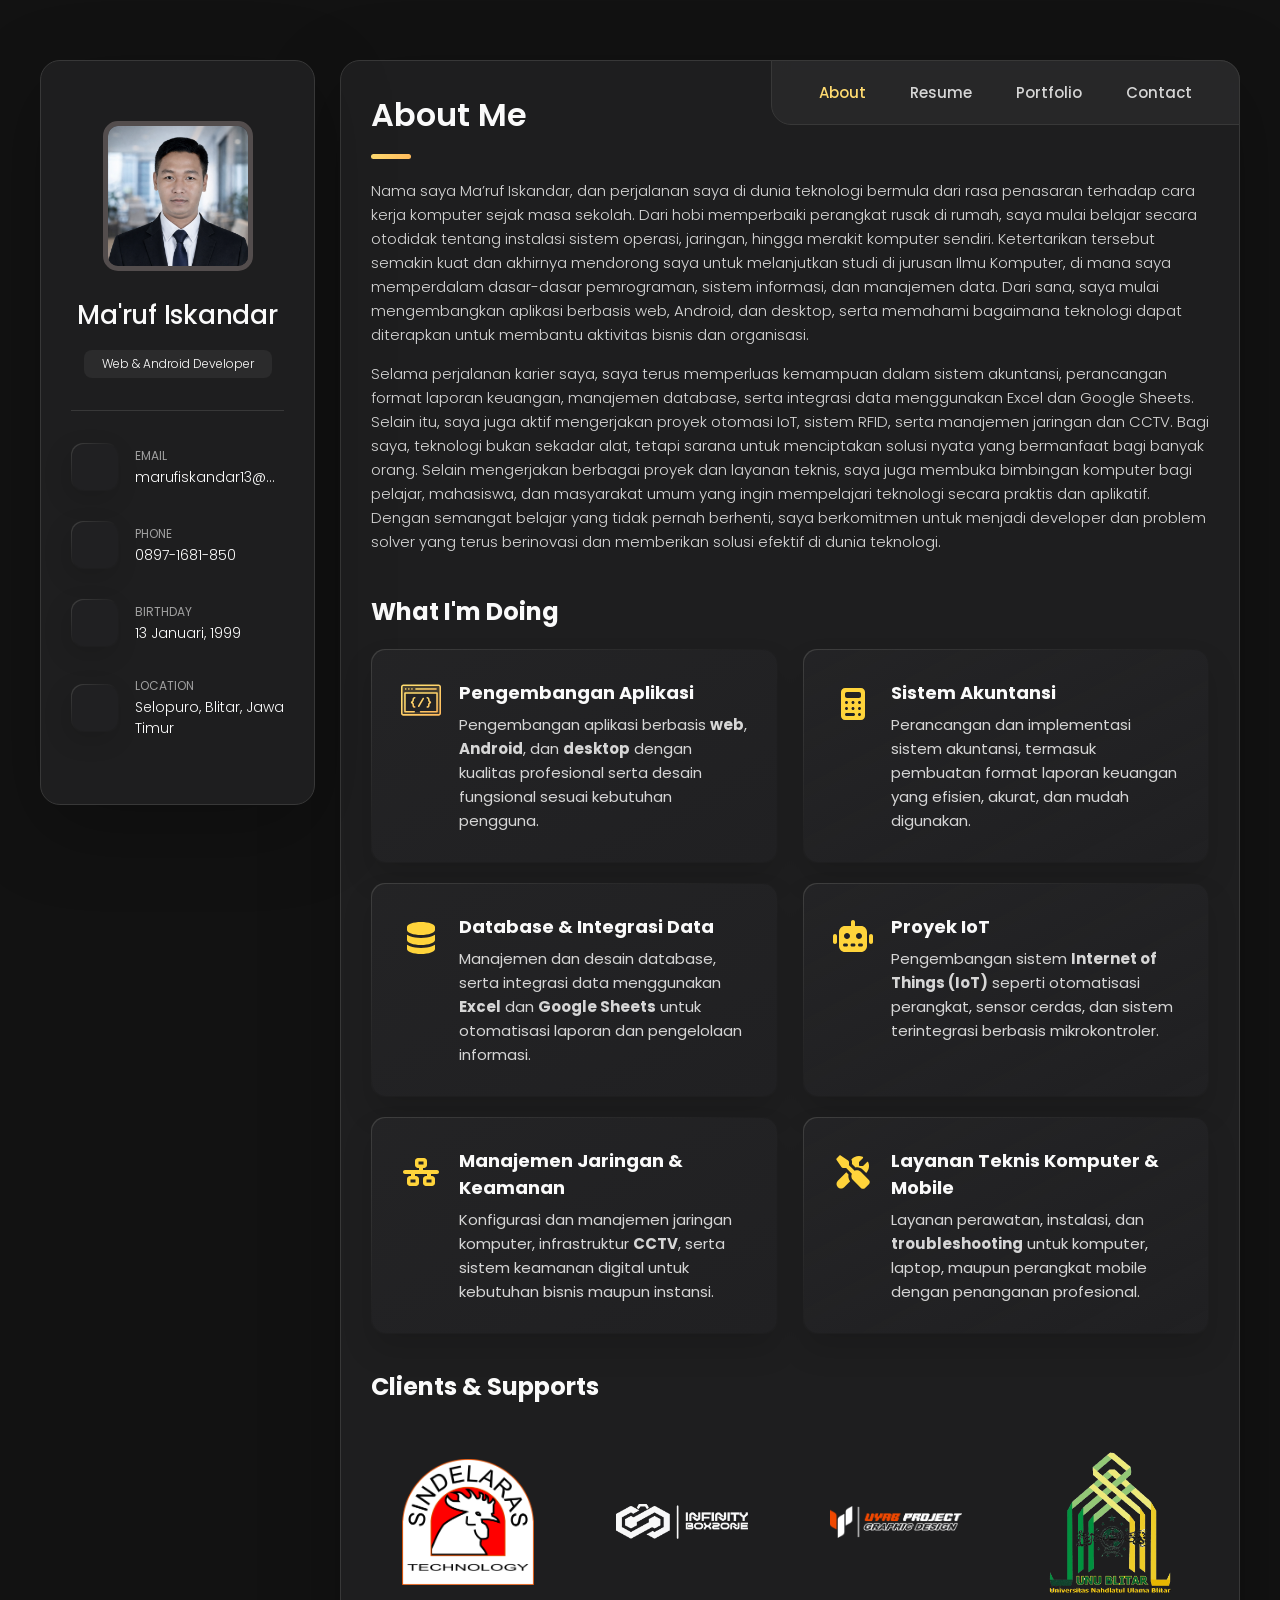
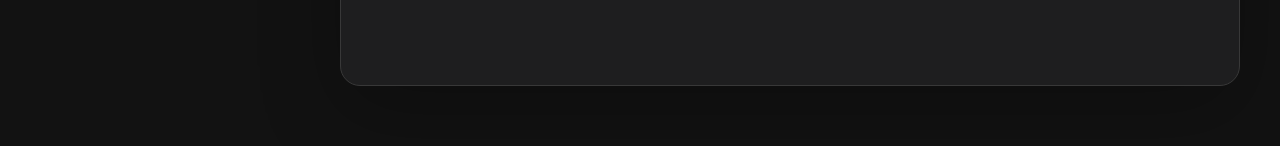
==== commit 1805b709: "update link" ====
--- a/index.html
+++ b/index.html
@@ -11,7 +11,7 @@
   -->
     <link
       rel="shortcut icon"
-      href="./assets/images/fav.png"
+      href="./assets/images/fav2.png"
       type="image/x-icon"
     />
 
@@ -45,7 +45,7 @@
         <div class="sidebar-info">
           <figure class="avatar-box">
             <img
-              src="./assets/images/profil.jpg"
+              src="./assets/images/profil.png"
               alt="Ma'ruf Iskandar"
               width="80"
               style="
@@ -412,10 +412,7 @@
 
             <ul class="clients-list has-scrollbar">
               <li class="clients-item">
-                <a
-                  href="https://sindelarastechnology.blogspot.com/"
-                  target="_blank"
-                >
+                <a href="https://sindelarastechnology.my.id/" target="_blank">
                   <img src="./assets/images/cs-5.png" alt="client logo" />
                 </a>
               </li>
@@ -1157,7 +1154,10 @@
                 <ion-icon name="paper-plane"></ion-icon>
                 <span>Kirim Pesan</span>
               </button>
-              <div id="form-status" class="form-status"></div>
+              <div
+                id="form-status"
+                class="form-statusd:\1. SINDELARAS\Desain tanpa judul.png"
+              ></div>
             </form>
           </section>
         </article>
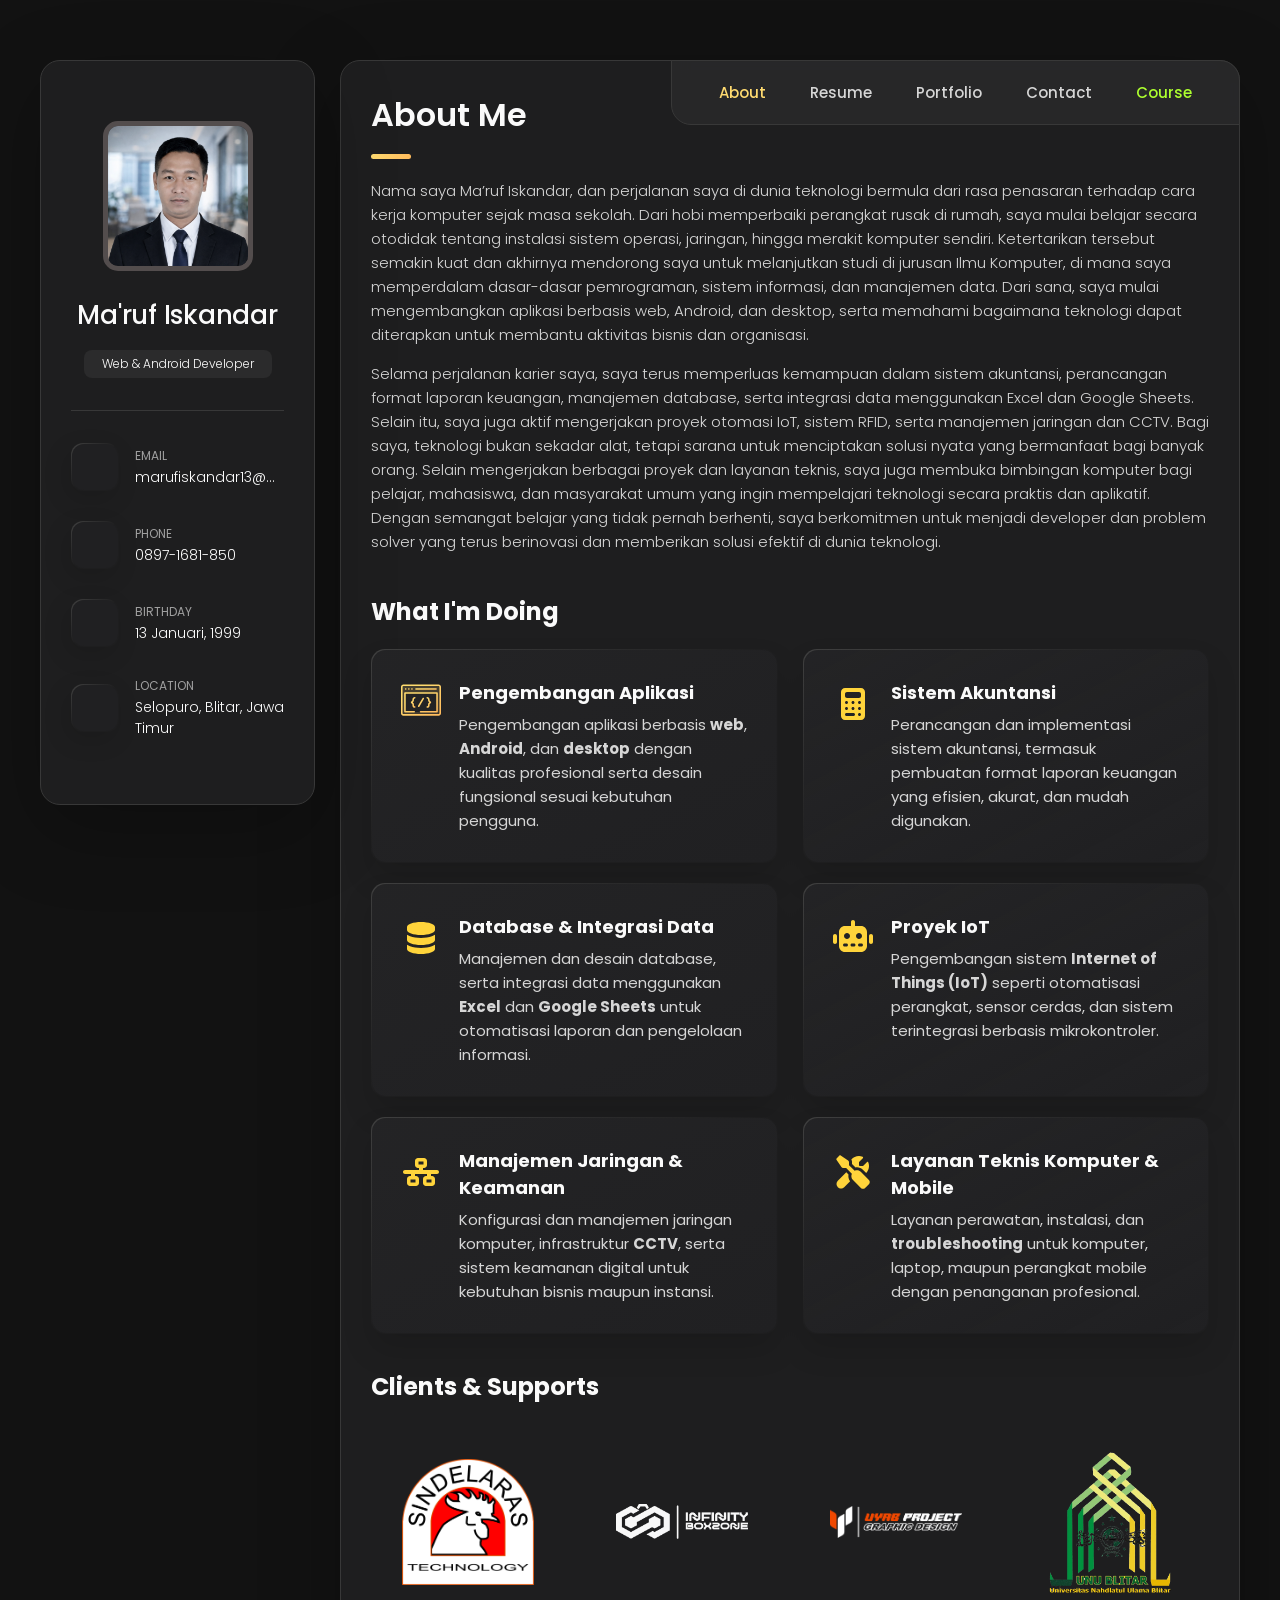
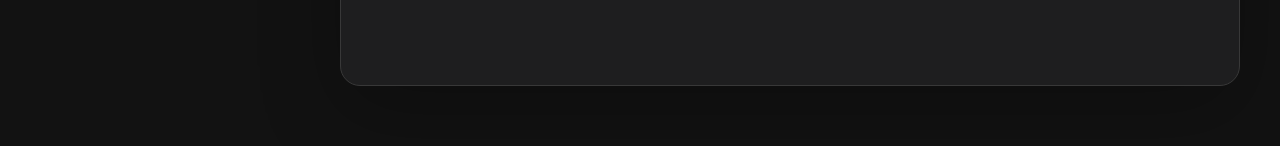
==== commit 99244cd4: "penambahan course" ====
--- a/index.html
+++ b/index.html
@@ -61,7 +61,7 @@
 
             <p class="title">Web & Android Developer</p>
           </div>
-
+          
           <button class="info_more-btn" data-sidebar-btn>
             <span>Show Contacts</span>
 
@@ -194,6 +194,10 @@
 
             <li class="navbar-item">
               <button class="navbar-link" data-nav-link>Contact</button>
+            </li>
+            <li class="navbar-item">
+              <a href="arsitektur_course.html">
+              <button style="color: greenyellow;" class="navbar-link" data-nav-link>Course</button></a>
             </li>
           </ul>
         </nav>
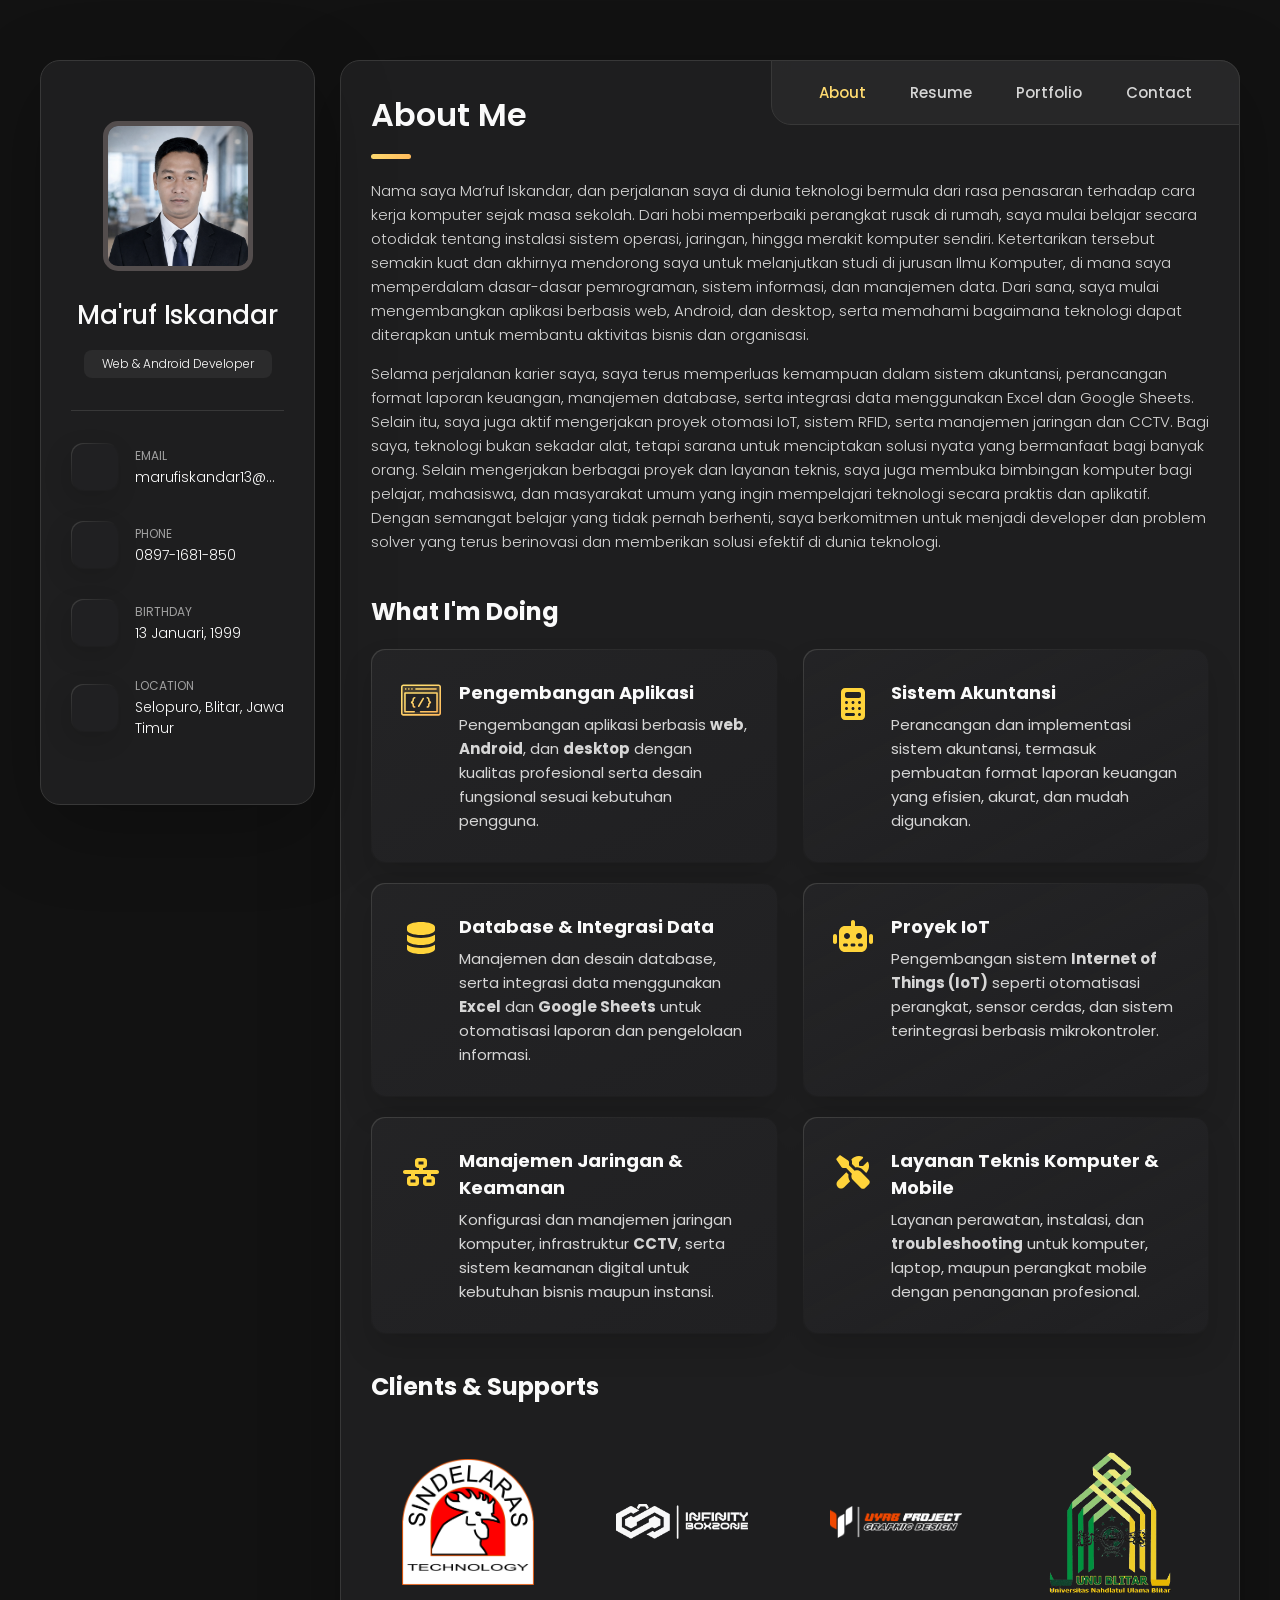
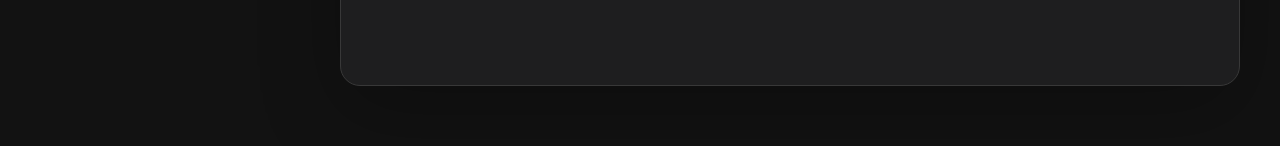
==== commit a7367eb4: "menghilangkan tombol course" ====
--- a/index.html
+++ b/index.html
@@ -195,10 +195,10 @@
             <li class="navbar-item">
               <button class="navbar-link" data-nav-link>Contact</button>
             </li>
-            <li class="navbar-item">
+            <!-- <li class="navbar-item">
               <a href="arsitektur_course.html">
               <button style="color: greenyellow;" class="navbar-link" data-nav-link>Course</button></a>
-            </li>
+            </li> -->
           </ul>
         </nav>
 
